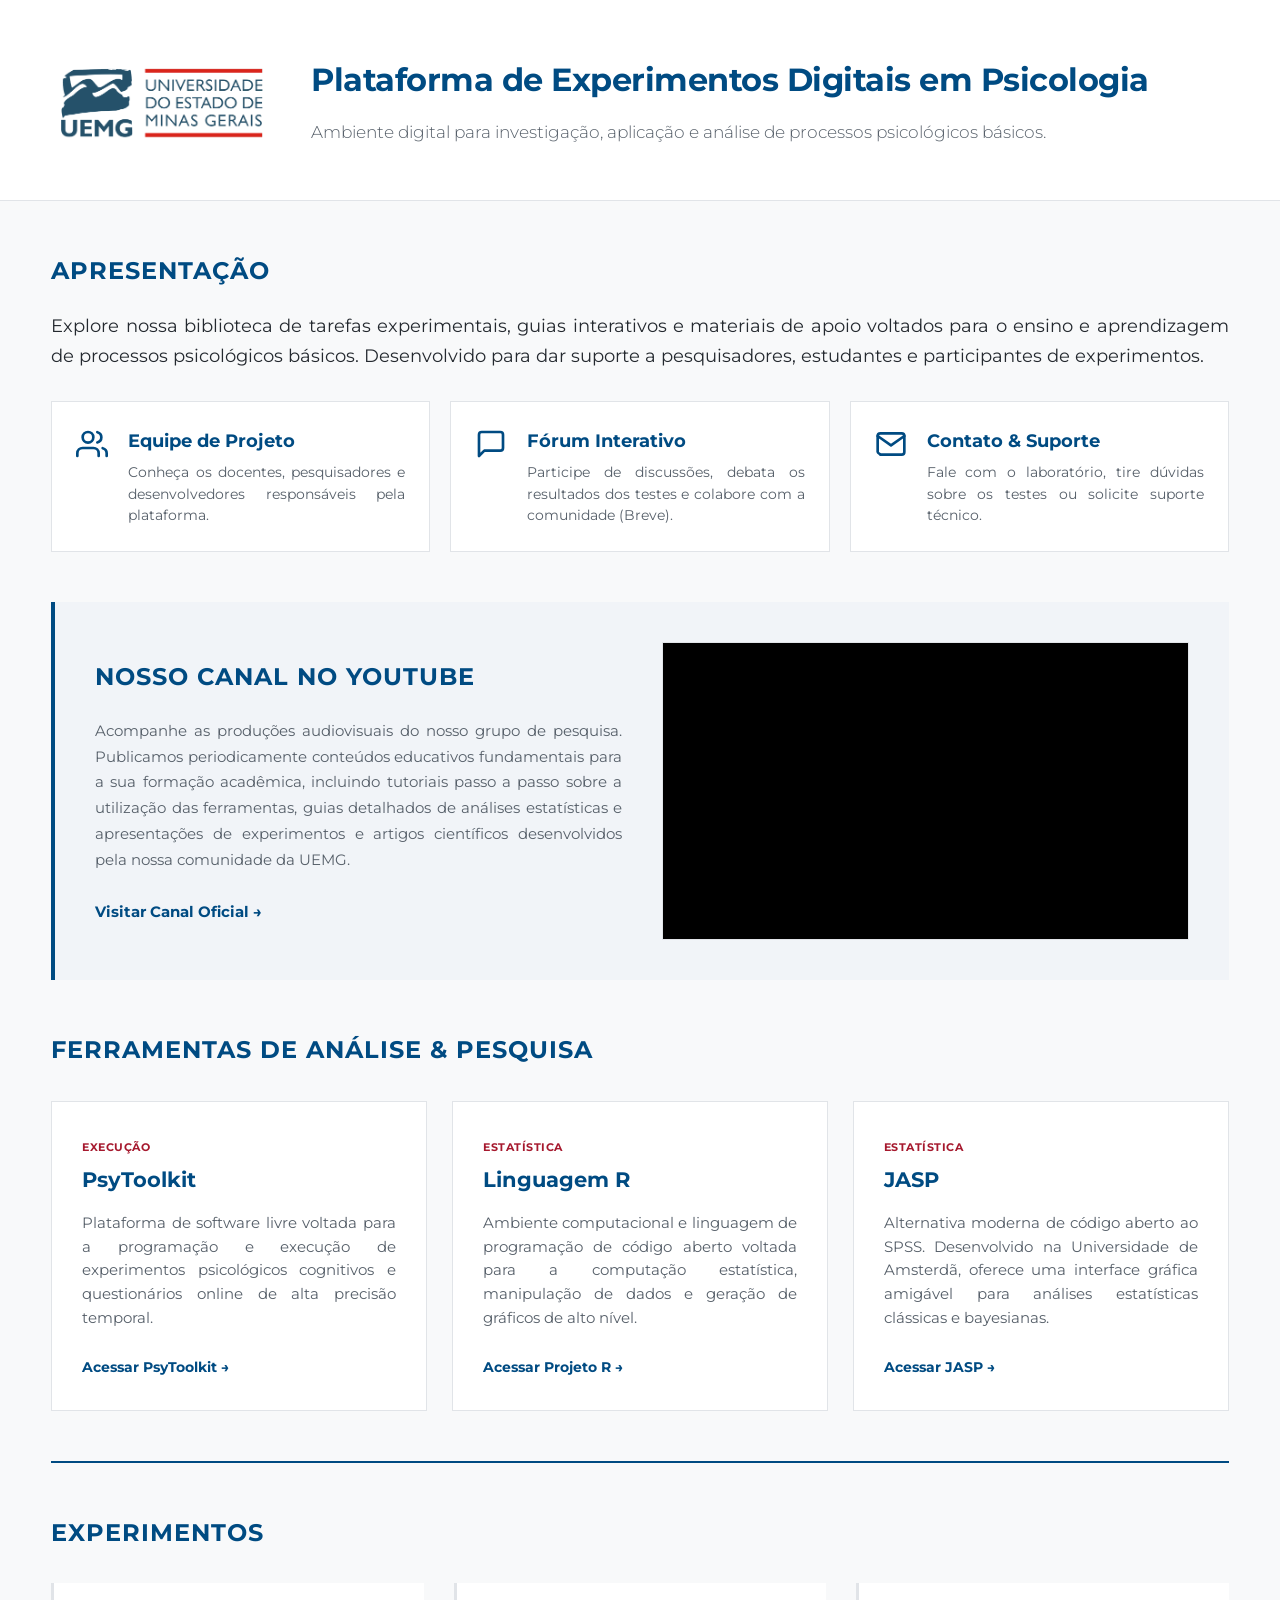
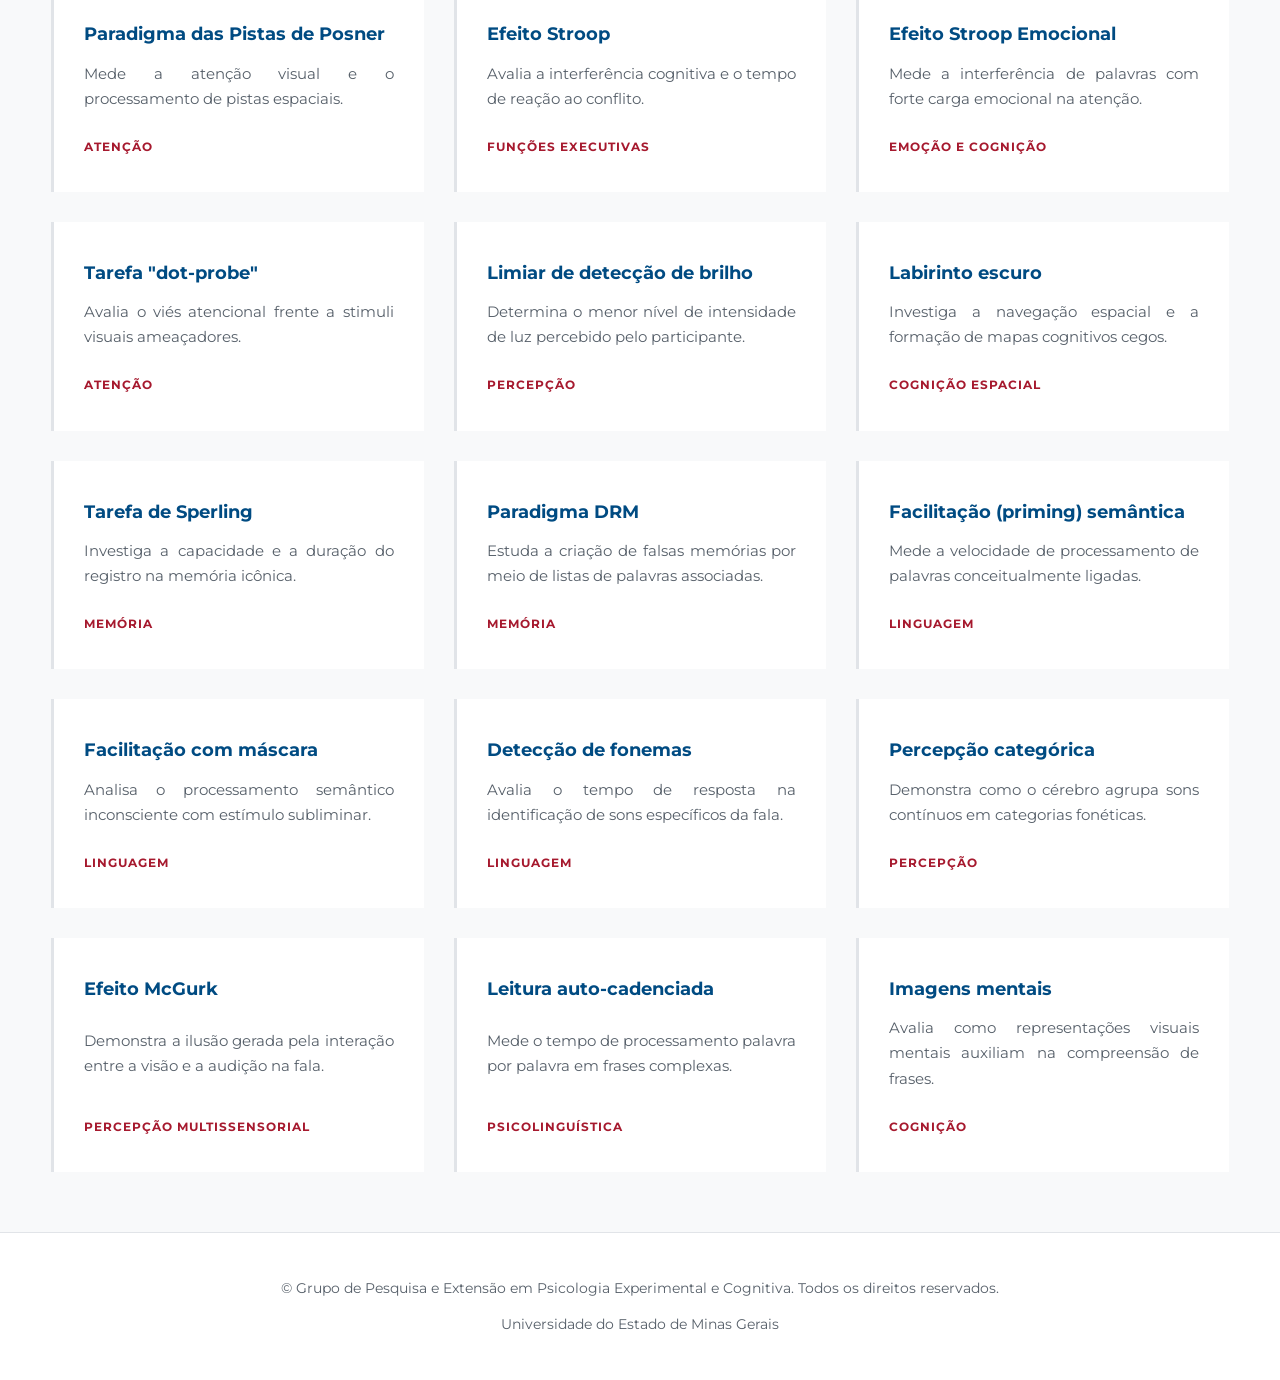
==== index.html @ 84b70a88 "Add files via upload" ====
<!DOCTYPE html>
<html lang="pt-BR">
<head>
    <meta charset="UTF-8" />
    <meta name="viewport" content="width=device-width, initial-scale=1.0" />
    <title>Plataforma de Experimentos Digitais em Psicologia</title>
    <link rel="stylesheet" href="style.css" />
</head>
<body>
    
    <header class="site-header">
        <div class="container header-grid">
            <div class="header-logo">
                <img src="logo_uemg.png" alt="Logo UEMG - Universidade do Estado de Minas Gerais" class="logo-universidade" />
            </div>
            <section class="hero-section">
                <h1>Plataforma de Experimentos Digitais em Psicologia</h1>
                <p class="hero-description">Ambiente digital para investigação, aplicação e análise de processos psicológicos básicos.</p>
            </section>
        </div>
    </header>

    <div class="container" id="secao-apresentacao">
        <section id="sobre" class="presentation-section">
            <h2 class="section-title">Apresentação</h2>
            <p>Explore nossa biblioteca de tarefas experimentais, guias interativos e materiais de apoio voltados para o ensino e aprendizagem de processos psicológicos básicos. Desenvolvido para dar suporte a pesquisadores, estudantes e participantes de experimentos.</p>
        </section>

        <section class="painel-institucional">
            <a href="#equipe" class="card-institucional" id="link-equipe">
                <div class="icon-wrapper">
                    <svg viewBox="0 0 24 24" fill="none" stroke="currentColor" stroke-width="2" stroke-linecap="round" stroke-linejoin="round">
                        <path d="M17 21v-2a4 4 0 0 0-4-4H5a4 4 0 0 0-4 4v2"></path>
                        <circle cx="9" cy="7" r="4"></circle>
                        <path d="M23 21v-2a4 4 0 0 0-3-3.87"></path>
                        <path d="M16 3.13a4 4 0 0 1 0 7.75"></path>
                    </svg>
                </div>
                <div class="card-content">
                    <h3>Equipe de Projeto</h3>
                    <p>Conheça os docentes, pesquisadores e desenvolvedores responsáveis pela plataforma.</p>
                </div>
            </a>

            <a href="#" class="card-institucional" id="link-forum" onclick="event.preventDefault(); alert('O Fórum Interativo está em fase de estruturação e será liberado em breve!');">
                <div class="icon-wrapper">
                    <svg viewBox="0 0 24 24" fill="none" stroke="currentColor" stroke-width="2" stroke-linecap="round" stroke-linejoin="round">
                        <path d="M21 15a2 2 0 0 1-2 2H7l-4 4V5a2 2 0 0 1 2-2h14a2 2 0 0 1 2 2z"></path>
                    </svg>
                </div>
                <div class="card-content">
                    <h3>Fórum Interativo</h3>
                    <p>Participe de discussões, debata os resultados dos testes e colabore com a comunidade (Breve).</p>
                </div>
            </a>

            <a href="#contato" class="card-institucional" id="link-contato">
                <div class="icon-wrapper">
                    <svg viewBox="0 0 24 24" fill="none" stroke="currentColor" stroke-width="2" stroke-linecap="round" stroke-linejoin="round">
                        <path d="M4 4h16c1.1 0 2 .9 2 2v12c0 1.1-.9 2-2 2H4c1.1 0-2-.9-2-2V6c0-1.1.9-2 2-2z"></path>
                        <polyline points="22,6 12,13 2,6"></polyline>
                    </svg>
                </div>
                <div class="card-content">
                    <h3>Contato & Suporte</h3>
                    <p>Fale com o laboratório, tire dúvidas sobre os testes ou solicite suporte técnico.</p>
                </div>
            </a>
        </section>

        <section id="destaque-youtube" class="youtube-highlight-section">
            <div class="youtube-grid">
                <div class="youtube-info">
                    <h2 class="section-title">Nosso Canal no YouTube</h2>
                    <p>Acompanhe as produções audiovisuais do nosso grupo de pesquisa. Publicamos periodicamente conteúdos educativos fundamentais para a sua formação acadêmica, incluindo tutoriais passo a passo sobre a utilização das ferramentas, guias detalhados de análises estatísticas e apresentações de experimentos e artigos científicos desenvolvidos pela nossa comunidade da UEMG.</p>
                    <a href="https://www.youtube.com/watch?v=H-7FsUDOrvE" target="_blank" class="main-youtube-link">Visitar Canal Oficial →</a>
                </div>
                <div class="youtube-video-side">
                    <div class="video-container">
                        <iframe 
                            src="https://www.youtube.com/embed/H-7FsUDOrvE" 
                            title="Matéria Institucional UEMG - Destaque do Canal" 
                            frameborder="0" 
                            allow="accelerometer; autoplay; clipboard-write; encrypted-media; gyroscope; picture-in-picture; web-share" 
                            allowfullscreen>
                        </iframe>
                    </div>
                </div>
            </div>
        </section>

        <section id="ferramentas" class="tools-section">
            <h2 class="section-title">Ferramentas de Análise & Pesquisa</h2>
            <div class="tools-grid">
                
                <div class="card-ferramenta">
                    <div class="tool-header">
                        <span class="tool-tag">Execução</span>
                        <h3>PsyToolkit</h3>
                    </div>
                    <p>Plataforma de software livre voltada para a programação e execução de experimentos psicológicos cognitivos e questionários online de alta precisão temporal.</p>
                    <a href="https://www.psytoolkit.org/" target="_blank" class="tool-link">Acessar PsyToolkit →</a>
                </div>

                <div class="card-ferramenta">
                    <div class="tool-header">
                        <span class="tool-tag">Estatística</span>
                        <h3>Linguagem R</h3>
                    </div>
                    <p>Ambiente computacional e linguagem de programação de código aberto voltada para a computação estatística, manipulação de dados e geração de gráficos de alto nível.</p>
                    <a href="https://www.r-project.org/" target="_blank" class="tool-link">Acessar Projeto R →</a>
                </div>

                <div class="card-ferramenta">
                    <div class="tool-header">
                        <span class="tool-tag">Estatística</span>
                        <h3>JASP</h3>
                    </div>
                    <p>Alternativa moderna de código aberto ao SPSS. Desenvolvido na Universidade de Amsterdã, oferece uma interface gráfica amigável para análises estatísticas clássicas e bayesianas.</p>
                    <a href="https://jasp-stats.org/" target="_blank" class="tool-link">Acessar JASP →</a>
                </div>

            </div>
        </section>
    </div>

    <main class="container" id="conteudo-principal">
        <h2 class="section-title">Experimentos</h2>
        <section class="features-section">
            
            <article data-experimento="posner">
                <h3>Paradigma das Pistas de Posner</h3>
                <p>Mede a atenção visual e o processamento de pistas espaciais.</p>
                <span class="badge">Atenção</span>
            </article>

            <article data-experimento="stroop">
                <h3>Efeito Stroop</h3>
                <p>Avalia a interferência cognitiva e o tempo de reação ao conflito.</p>
                <span class="badge">Funções Executivas</span>
            </article>

            <article data-experimento="stroop-emocional">
                <h3>Efeito Stroop Emocional</h3>
                <p>Mede a interferência de palavras com forte carga emocional na atenção.</p>
                <span class="badge">Emoção e Cognição</span>
            </article>

            <article data-experimento="dot-probe">
                <h3>Tarefa &quot;dot-probe&quot;</h3>
                <p>Avalia o viés atencional frente a stimuli visuais ameaçadores.</p>
                <span class="badge">Atenção</span>
            </article>

            <article data-experimento="brilho">
                <h3>Limiar de detecção de brilho</h3>
                <p>Determina o menor nível de intensidade de luz percebido pelo participante.</p>
                <span class="badge">Percepção</span>
            </article>

            <article data-experimento="labirinto">
                <h3>Labirinto escuro</h3>
                <p>Investiga a navegação espacial e a formação de mapas cognitivos cegos.</p>
                <span class="badge">Cognição Espacial</span>
            </article>

            <article data-experimento="sperling">
                <h3>Tarefa de Sperling</h3>
                <p>Investiga a capacidade e a duração do registro na memória icônica.</p>
                <span class="badge">Memória</span>
            </article>

            <article data-experimento="drm">
                <h3>Paradigma DRM</h3>
                <p>Estuda a criação de falsas memórias por meio de listas de palavras associadas.</p>
                <span class="badge">Memória</span>
            </article>

            <article data-experimento="priming-semantico">
                <h3>Facilitação (priming) semântica</h3>
                <p>Mede a velocidade de processamento de palavras conceitualmente ligadas.</p>
                <span class="badge">Linguagem</span>
            </article>

            <article data-experimento="priming-mascara">
                <h3>Facilitação com máscara</h3>
                <p>Analisa o processamento semântico inconsciente com estímulo subliminar.</p>
                <span class="badge">Linguagem</span>
            </article>

            <article data-experimento="fonemas">
                <h3>Detecção de fonemas</h3>
                <p>Avalia o tempo de resposta na identificação de sons específicos da fala.</p>
                <span class="badge">Linguagem</span>
            </article>

            <article data-experimento="percepcao-categorica">
                <h3>Percepção categórica</h3>
                <p>Demonstra como o cérebro agrupa sons contínuos em categorias fonéticas.</p>
                <span class="badge">Percepção</span>
            </article>

            <article data-experimento="mcgurk">
                <h3>Efeito McGurk</h3>
                <p>Demonstra a ilusão gerada pela interação entre a visão e a audição na fala.</p>
                <span class="badge">Percepção Multissensorial</span>
            </article>

            <article data-experimento="leitura-autocadenciada">
                <h3>Leitura auto-cadenciada</h3>
                <p>Mede o tempo de processamento palavra por palavra em frases complexas.</p>
                <span class="badge">Psicolinguística</span>
            </article>

            <article data-experimento="imagens-mentais">
                <h3>Imagens mentais</h3>
                <p>Avalia como representações visuais mentais auxiliam na compreensão de frases.</p>
                <span class="badge">Cognição</span>
            </article>
        </section>
    </main>

    <div id="container-experimento" class="container" style="display: none;"></div>

    <footer class="site-footer">
        <div class="container" style="padding: 0;">
            <p>© Grupo de Pesquisa e Extensão em Psicologia Experimental e Cognitiva. Todos os direitos reservados.</p>
            <p>Universidade do Estado de Minas Gerais</p>
        </div>
    </footer>

    <script src="script.js"></script>
</body>
</html>
---- style.css ----
/* ==========================================================================
   Importação de Tipografia Acadêmica/Minimalista
   ========================================================================== */
@import url('https://fonts.googleapis.com/css2?family=Montserrat:wght@300;400;500;700&display=swap');

/* ==========================================================================
   Configurações Gerais e Paleta Oficial UEMG (Design Escandinavo Amplo)
   ========================================================================== */
:root {
    --primary-color: #004b82;       /* Azul Oficial UEMG (Extraído da Logo) */
    --dark-color: #24292F;          /* Cinza Escuro de Alta Legibilidade */
    --light-bg: #F8F9FA;            /* Cinza Claro Neutro (Fundo da Página) */
    --card-bg: #ffffff;             /* Branco Puro para contraste */
    --border-color: #E1E4E8;        /* Linha sutil de separação */
    --accent-color: #a6192e;        /* Vermelho Oficial UEMG (Destaques e Hover) */
}

*, *::before, *::after {
    box-sizing: border-box;
}

body {
    font-family: 'Montserrat', sans-serif;
    margin: 0;
    padding: 0;
    background-color: var(--light-bg);
    color: var(--dark-color);
    line-height: 1.7;
    -webkit-font-smoothing: antialiased;
}

/* Container otimizado para se expandir proporcionalmente em Monitores Widescreen */
.container {
    width: 92%;
    max-width: 1400px;
    margin: 0 auto;
    padding: 0;
}

/* ==========================================================================
   Header e Seção Hero (Ajustado para Duas Colunas com Logotipo)
   ========================================================================== */
.site-header {
    background-color: var(--card-bg);
    border-bottom: 1px solid var(--border-color);
    padding: 40px 0;
}

.header-grid {
    display: flex;
    flex-direction: row;
    align-items: center;
    gap: 40px;
}

.header-logo {
    flex-shrink: 0;
}

.logo-universidade {
    max-width: 220px;
    height: auto;
    display: block;
}

.hero-section {
    flex-grow: 1;
}

.hero-section h1 {
    font-size: 2rem;
    font-weight: 700;
    color: var(--primary-color);
    margin: 0 0 10px 0;
    letter-spacing: -0.5px;
}

.hero-description {
    font-size: 1.05rem;
    color: #57606A;
    font-weight: 300;
    margin: 0;
}

@media (max-width: 768px) {
    .header-grid {
        flex-direction: column;
        text-align: center;
        gap: 20px;
    }
    .logo-universidade {
        max-width: 180px;
        margin: 0 auto;
    }
}

/* ==========================================================================
   Seção de Apresentação
   ========================================================================== */
.presentation-section {
    background: transparent;
    padding: 50px 0 30px 0; /* Espaçamento harmônico para abraçar a grade de cards */
    margin: 0;
}

.presentation-section p {
    font-size: 1.1rem;
    color: var(--dark-color);
    font-weight: 400;
    margin: 20px 0 0 0;
    text-align: justify; /* Texto Justificado */
}

.section-title {
    color: var(--primary-color);
    margin: 0;
    font-size: 1.5rem;
    font-weight: 700;
    text-transform: uppercase;
    letter-spacing: 1px;
}

/* ==========================================================================
   Painel de Informações Institucionais (Três Cards Editoriais Simétricos)
   ========================================================================== */
.painel-institucional {
    display: grid;
    grid-template-columns: repeat(auto-fit, minmax(320px, 1fr)); /* Ajustado para preenchimento de 3 itens */
    gap: 20px;
    padding: 0;
    margin: 0 0 50px 0; /* Exatos 50px de separação para a seção abaixo */
}

.card-institucional {
    background-color: var(--card-bg);
    border: 1px solid var(--border-color);
    padding: 24px;
    display: flex;
    align-items: flex-start;
    gap: 20px;
    text-decoration: none;
    color: inherit;
    transition: all 0.2s ease-in-out;
}

.card-institucional:hover {
    border-color: var(--primary-color);
    background-color: #F6F8FA;
    transform: translateY(-2px);
}

.card-institucional .icon-wrapper {
    color: var(--primary-color);
    width: 32px;
    height: 32px;
    flex-shrink: 0;
    margin-top: 2px;
    transition: color 0.2s ease;
}

.card-institucional .icon-wrapper svg {
    width: 100%;
    height: 100%;
}

.card-institucional:hover .icon-wrapper {
    color: var(--accent-color);
}

.card-content h3 {
    margin: 0 0 6px 0;
    color: var(--primary-color);
    font-size: 1.1rem;
    font-weight: 700;
}

.card-content p {
    margin: 0;
    color: #57606A;
    font-size: 0.9rem;
    line-height: 1.5;
    text-align: justify; /* Texto Justificado */
}

/* ==========================================================================
   Seção: Destaque Especial do Canal do YouTube
   ========================================================================== */
.youtube-highlight-section {
    background-color: #F1F4F8; /* Isolamento sutil de plano de fundo */
    border-left: 4px solid var(--primary-color); /* Indicador visual institucional */
    padding: 40px;
    margin: 0 0 50px 0; /* Exatos 50px de respiro na base */
}

.youtube-grid {
    display: grid;
    grid-template-columns: 1fr 1fr;
    gap: 40px;
    align-items: center;
}

.youtube-info p {
    font-size: 0.95rem;
    color: #57606A;
    margin: 20px 0 25px 0;
    text-align: justify; /* Texto Justificado */
}

.main-youtube-link {
    font-size: 0.95rem;
    font-weight: 700;
    color: var(--primary-color);
    text-decoration: none;
    transition: color 0.2s ease;
    display: inline-block;
}

.main-youtube-link:hover {
    color: var(--accent-color);
}

/* Contêiner de vídeo fixado na proporção de cinema de 600px de largura máxima */
.youtube-video-side .video-container {
    position: relative;
    width: 100%;
    max-width: 600px; /* Reduzido em 25% para maior refino visual */
    margin: 0 auto;
    padding-bottom: 56.25%; /* Proporção widescreen 16:9 limpa */
    height: 0;
    overflow: hidden;
    background-color: #000;
    border: 1px solid var(--border-color);
}

.youtube-video-side .video-container iframe {
    position: absolute;
    top: 0;
    left: 0;
    width: 100%;
    height: 100%;
    border: 0;
}

@media (max-width: 992px) {
    .youtube-grid {
        grid-template-columns: 1fr; /* Responsividade para tablets e celulares */
        gap: 30px;
    }
    .youtube-highlight-section {
        padding: 30px 20px;
    }
}

/* ==========================================================================
   Seção: Ferramentas de Análise & Pesquisa (Intermediária)
   ========================================================================== */
.tools-section {
    background: transparent;
    padding: 0 0 50px 0; 
    border-bottom: 2px solid var(--primary-color);
    margin: 0;
}

.tools-grid {
    display: grid;
    grid-template-columns: repeat(auto-fit, minmax(320px, 1fr));
    gap: 25px;
    padding-top: 30px;
}

.card-ferramenta {
    background-color: var(--card-bg);
    border: 1px solid var(--border-color);
    padding: 30px;
    display: flex;
    flex-direction: column;
    justify-content: space-between;
}

.tool-header {
    margin-bottom: 15px;
}

.tool-tag {
    font-size: 0.7rem;
    text-transform: uppercase;
    font-weight: 700;
    letter-spacing: 0.5px;
    color: var(--accent-color);
    display: inline-block;
    margin-bottom: 5px;
}

.card-ferramenta h3 {
    margin: 0;
    color: var(--primary-color);
    font-size: 1.3rem;
    font-weight: 700;
}

.card-ferramenta p {
    margin: 0 0 25px 0;
    color: #57606A;
    font-size: 0.92rem;
    line-height: 1.6;
    text-align: justify; /* Texto Justificado */
}

.tool-link {
    font-size: 0.9rem;
    font-weight: 700;
    color: var(--primary-color);
    text-decoration: none;
    align-self: flex-start;
    transition: color 0.2s ease;
}

.tool-link:hover {
    color: var(--accent-color);
}

#conteudo-principal .section-title {
    padding-top: 50px;
}

/* ==========================================================================
   Grid de Experimentos
   ========================================================================== */
.features-section {
    display: grid;
    grid-template-columns: repeat(auto-fit, minmax(300px, 1fr));
    gap: 30px;
    padding: 30px 0 60px 0;
    margin: 0;
}

.features-section article {
    background: var(--card-bg);
    padding: 35px 30px;
    border-radius: 0px;
    border: none;
    border-left: 3px solid var(--border-color);
    box-shadow: none;
    display: flex;
    flex-direction: column;
    justify-content: space-between;
    cursor: pointer;
    transition: border-left-color 0.2s ease, background-color 0.2s ease;
}

.features-section article:hover {
    border-left-color: var(--primary-color);
    background-color: #F6F8FA;
}

.features-section h3 {
    margin: 0 0 12px 0;
    color: var(--primary-color);
    font-size: 1.15rem;
    font-weight: 700;
}

.features-section p {
    margin: 0 0 25px 0;
    color: #57606A;
    font-size: 0.92rem;
    font-weight: 400;
    text-align: justify; /* Texto Justificado */
}

/* ==========================================================================
   Etiquetas (Badges) e Elementos de Interação
   ========================================================================== */
.badge {
    background-color: transparent;
    color: var(--accent-color);
    padding: 0;
    font-size: 0.75rem;
    font-weight: 700;
    text-transform: uppercase;
    letter-spacing: 1px;
    border-radius: 0;
    align-self: flex-start;
}

.secondary-button {
    background-color: transparent;
    color: var(--primary-color);
    border: 1px solid var(--primary-color);
    padding: 10px 20px;
    font-family: 'Montserrat', sans-serif;
    font-size: 0.9rem;
    font-weight: 500;
    border-radius: 0px;
    cursor: pointer;
    transition: all 0.2s ease;
}

.secondary-button:hover {
    background-color: var(--primary-color);
    color: white;
    border-color: var(--primary-color);
}

/* ==========================================================================
   Rodapé Institucional
   ========================================================================== */
.site-footer {
    border-top: 1px solid var(--border-color);
    background-color: var(--card-bg);
    padding: 30px 0;
    font-size: 0.85rem;
    color: #57606A;
    text-align: center;
}
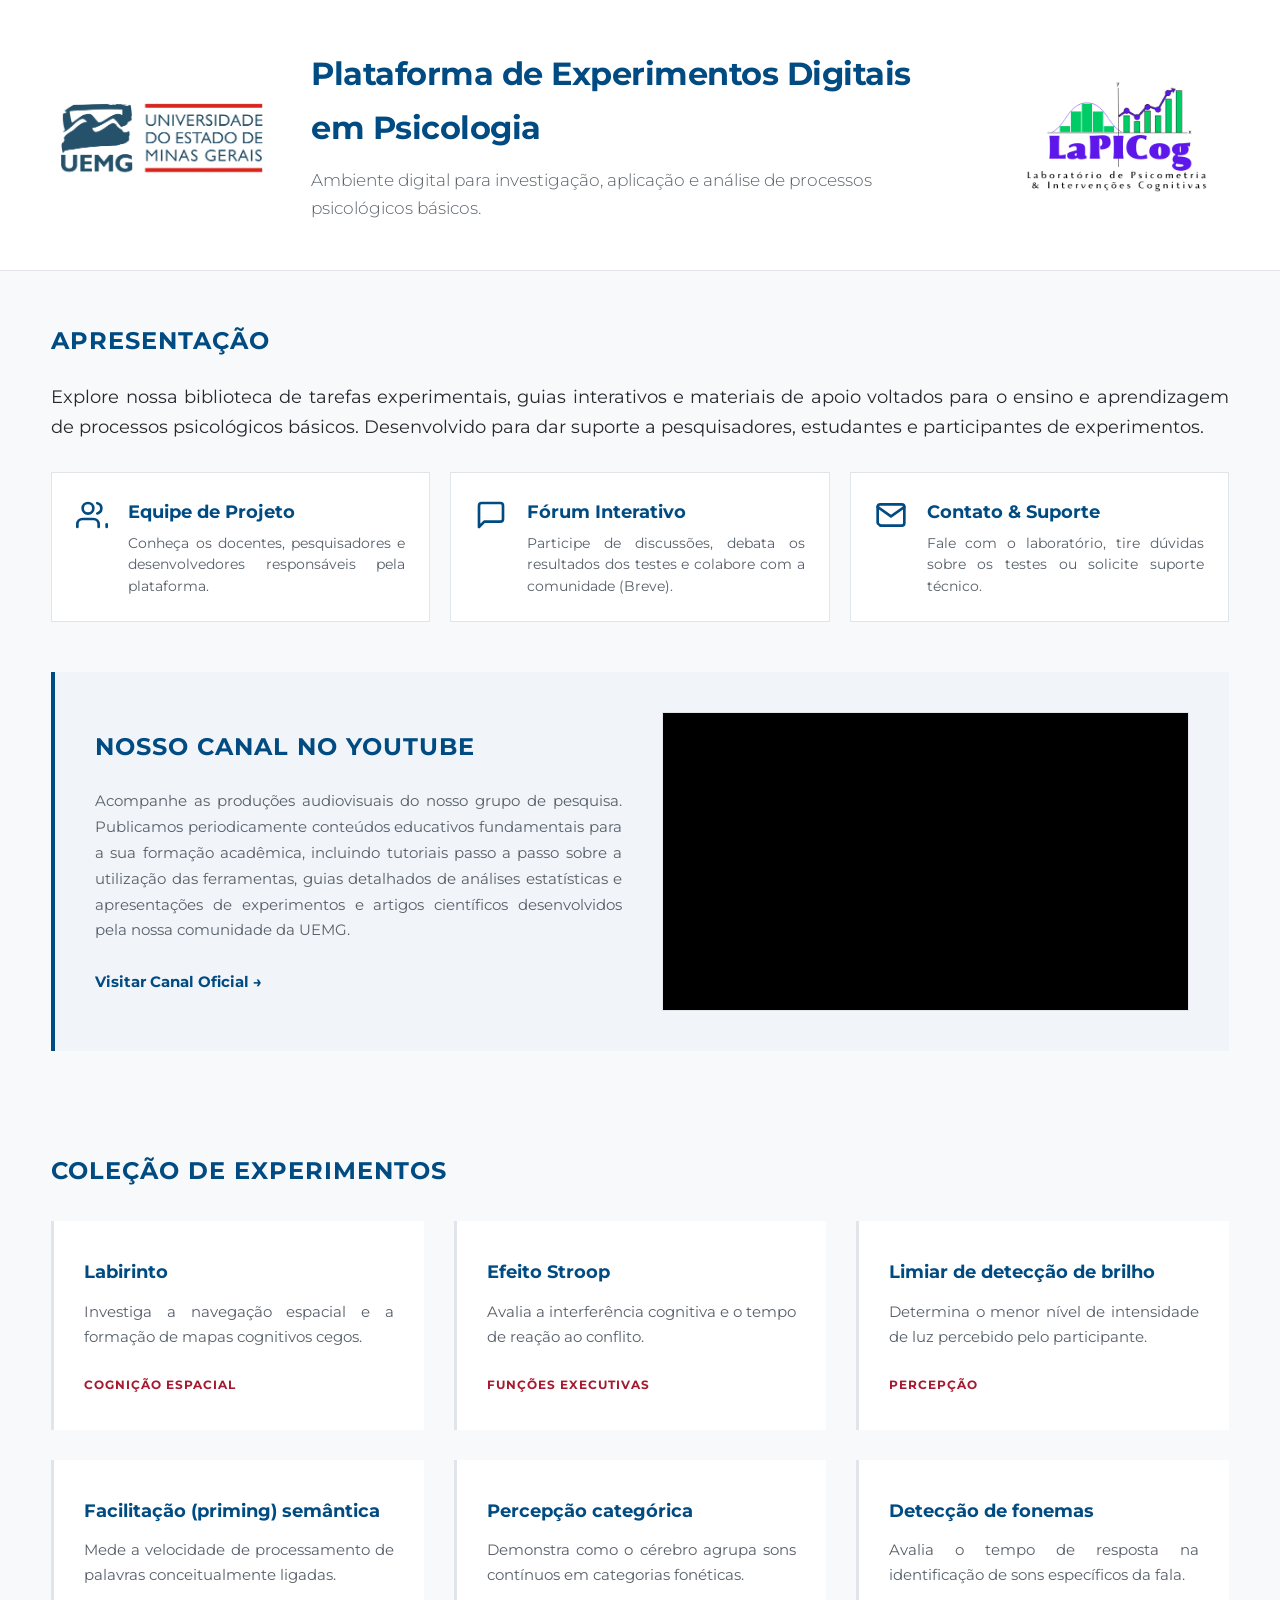
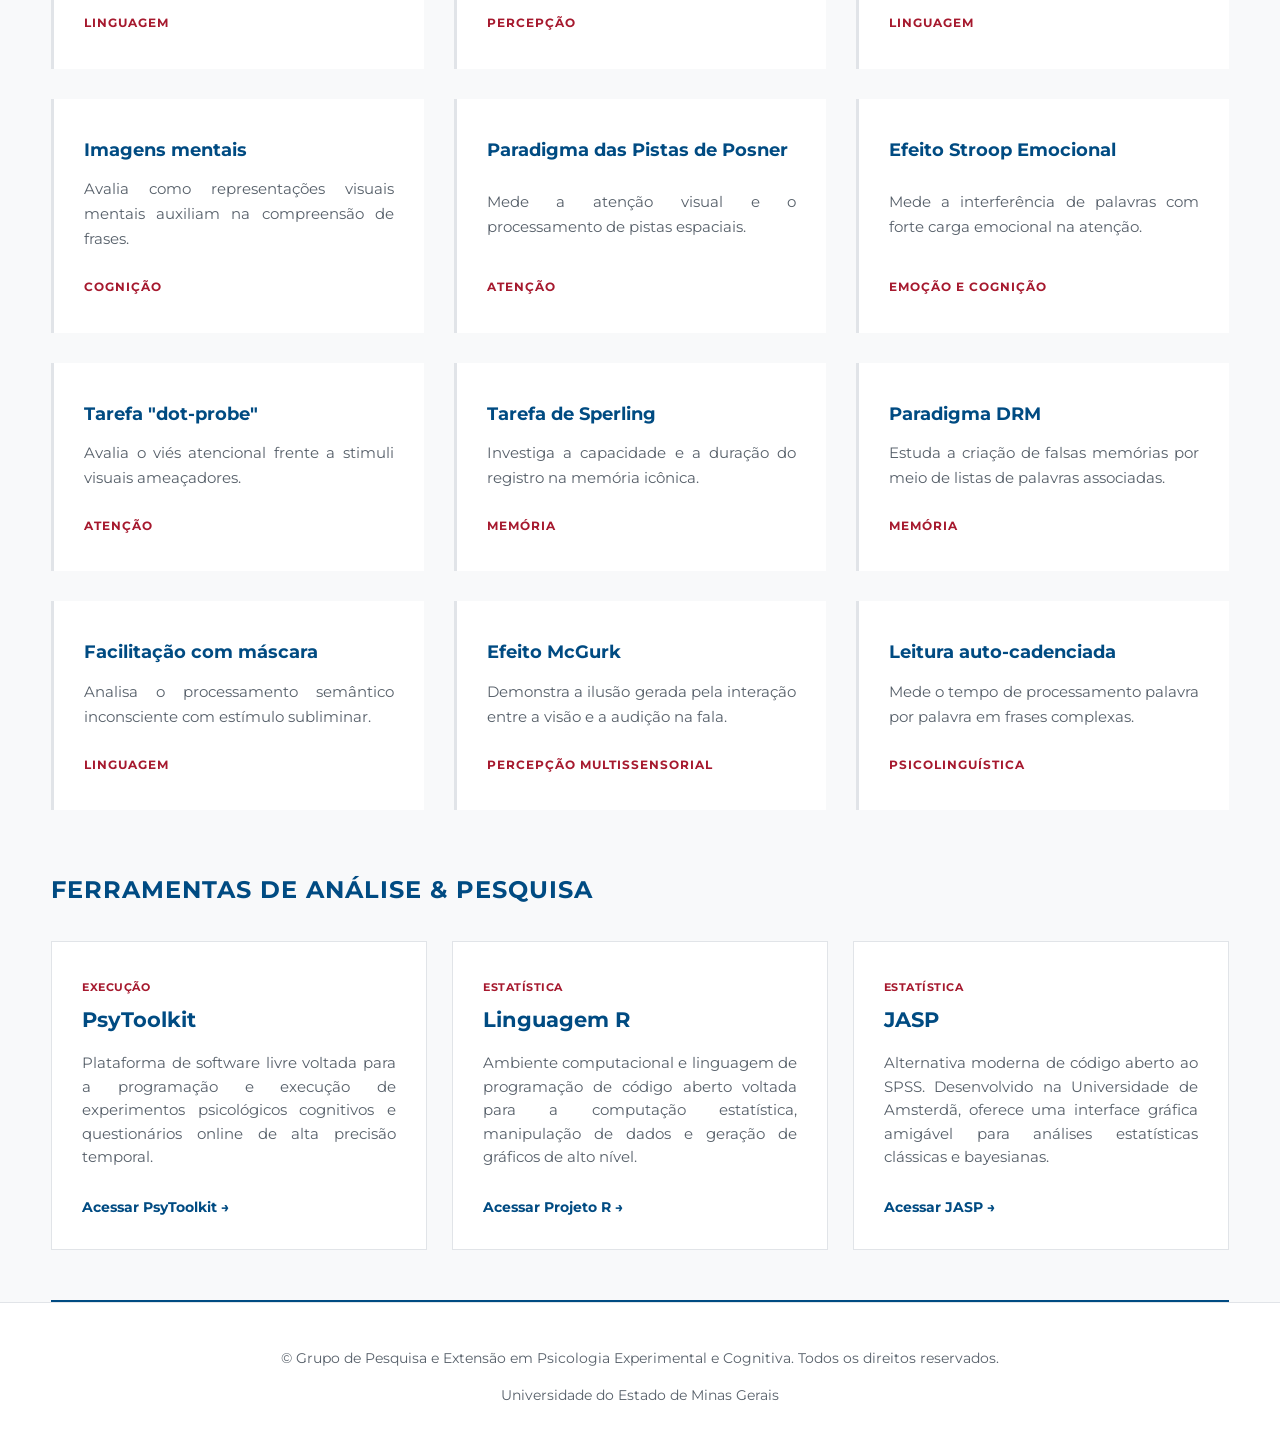
==== commit eb510a77: "Add files via upload" ====
--- a/index.html
+++ b/index.html
@@ -11,12 +11,15 @@
     <header class="site-header">
         <div class="container header-grid">
             <div class="header-logo">
-                <img src="logo_uemg.png" alt="Logo UEMG - Universidade do Estado de Minas Gerais" class="logo-universidade" />
+                <img src="Imagens/logo_uemg.png" alt="Logo UEMG - Universidade do Estado de Minas Gerais" class="logo-universidade" />
             </div>
             <section class="hero-section">
                 <h1>Plataforma de Experimentos Digitais em Psicologia</h1>
                 <p class="hero-description">Ambiente digital para investigação, aplicação e análise de processos psicológicos básicos.</p>
             </section>
+            <div class="header-logo-right">
+                <img src="Imagens/Logo LAPICOG 2.png" alt="Logo LAPICOG - Laboratório de Psicometria e Intervenções Cognitivas" class="logo-universidade" />
+            </div>
         </div>
     </header>
 
@@ -27,12 +30,12 @@
         </section>
 
         <section class="painel-institucional">
-            <a href="#equipe" class="card-institucional" id="link-equipe">
+            <a href="#container-experimento" class="card-institucional" id="link-equipe">
                 <div class="icon-wrapper">
                     <svg viewBox="0 0 24 24" fill="none" stroke="currentColor" stroke-width="2" stroke-linecap="round" stroke-linejoin="round">
                         <path d="M17 21v-2a4 4 0 0 0-4-4H5a4 4 0 0 0-4 4v2"></path>
                         <circle cx="9" cy="7" r="4"></circle>
-                        <path d="M23 21v-2a4 4 0 0 0-3-3.87"></path>
+                        <path d="M23 21v-2a4 4 0 0-3-3.87"></path>
                         <path d="M16 3.13a4 4 0 0 1 0 7.75"></path>
                     </svg>
                 </div>
@@ -88,7 +91,107 @@
                 </div>
             </div>
         </section>
-
+    </div>
+
+    <main class="container" id="conteudo-principal">
+        <h2 class="section-title">Coleção de Experimentos</h2>
+        <section class="features-section">
+            
+            <a href="./labirinto" style="text-decoration: none; color: inherit;">
+                <article data-experimento="labirinto">
+                    <h3>Labirinto</h3>
+                    <p>Investiga a navegação espacial e a formação de mapas cognitivos cegos.</p>
+                    <span class="badge">Cognição Espacial</span>
+                </article>
+            </a>
+
+            <article data-experimento="stroop">
+                <h3>Efeito Stroop</h3>
+                <p>Avalia a interferência cognitiva e o tempo de reação ao conflito.</p>
+                <span class="badge">Funções Executivas</span>
+            </article>
+
+            <article data-experimento="brilho">
+                <h3>Limiar de detecção de brilho</h3>
+                <p>Determina o menor nível de intensidade de luz percebido pelo participante.</p>
+                <span class="badge">Percepção</span>
+            </article>
+
+            <article data-experimento="priming-semantico">
+                <h3>Facilitação (priming) semântica</h3>
+                <p>Mede a velocidade de processamento de palavras conceitualmente ligadas.</p>
+                <span class="badge">Linguagem</span>
+            </article>
+
+            <article data-experimento="percepcao-categorica">
+                <h3>Percepção categórica</h3>
+                <p>Demonstra como o cérebro agrupa sons contínuos em categorias fonéticas.</p>
+                <span class="badge">Percepção</span>
+            </article>
+
+            <article data-experimento="fonemas">
+                <h3>Detecção de fonemas</h3>
+                <p>Avalia o tempo de resposta na identificação de sons específicos da fala.</p>
+                <span class="badge">Linguagem</span>
+            </article>
+
+            <article data-experimento="imagens-mentais">
+                <h3>Imagens mentais</h3>
+                <p>Avalia como representações visuais mentais auxiliam na compreensão de frases.</p>
+                <span class="badge">Cognição</span>
+            </article>
+
+            <article data-experimento="posner">
+                <h3>Paradigma das Pistas de Posner</h3>
+                <p>Mede a atenção visual e o processamento de pistas espaciais.</p>
+                <span class="badge">Atenção</span>
+            </article>
+
+            <article data-experimento="stroop-emocional">
+                <h3>Efeito Stroop Emocional</h3>
+                <p>Mede a interferência de palavras com forte carga emocional na atenção.</p>
+                <span class="badge">Emoção e Cognição</span>
+            </article>
+
+            <article data-experimento="dot-probe">
+                <h3>Tarefa "dot-probe"</h3>
+                <p>Avalia o viés atencional frente a stimuli visuais ameaçadores.</p>
+                <span class="badge">Atenção</span>
+            </article>
+
+            <article data-experimento="sperling">
+                <h3>Tarefa de Sperling</h3>
+                <p>Investiga a capacidade e a duração do registro na memória icônica.</p>
+                <span class="badge">Memória</span>
+            </article>
+
+            <article data-experimento="drm">
+                <h3>Paradigma DRM</h3>
+                <p>Estuda a criação de falsas memórias por meio de listas de palavras associadas.</p>
+                <span class="badge">Memória</span>
+            </article>
+
+            <article data-experimento="priming-mascara">
+                <h3>Facilitação com máscara</h3>
+                <p>Analisa o processamento semântico inconsciente com estímulo subliminar.</p>
+                <span class="badge">Linguagem</span>
+            </article>
+
+            <article data-experimento="mcgurk">
+                <h3>Efeito McGurk</h3>
+                <p>Demonstra a ilusão gerada pela interação entre a visão e a audição na fala.</p>
+                <span class="badge">Percepção Multissensorial</span>
+            </article>
+
+            <article data-experimento="leitura-autocadenciada">
+                <h3>Leitura auto-cadenciada</h3>
+                <p>Mede o tempo de processamento palavra por palavra em frases complexas.</p>
+                <span class="badge">Psicolinguística</span>
+            </article>
+        </section>
+    </main>
+
+    <div class="container" id="secao-ferramentas-container">
         <section id="ferramentas" class="tools-section">
             <h2 class="section-title">Ferramentas de Análise & Pesquisa</h2>
             <div class="tools-grid">
@@ -124,102 +227,6 @@
         </section>
     </div>
 
-    <main class="container" id="conteudo-principal">
-        <h2 class="section-title">Experimentos</h2>
-        <section class="features-section">
-            
-            <article data-experimento="posner">
-                <h3>Paradigma das Pistas de Posner</h3>
-                <p>Mede a atenção visual e o processamento de pistas espaciais.</p>
-                <span class="badge">Atenção</span>
-            </article>
-
-            <article data-experimento="stroop">
-                <h3>Efeito Stroop</h3>
-                <p>Avalia a interferência cognitiva e o tempo de reação ao conflito.</p>
-                <span class="badge">Funções Executivas</span>
-            </article>
-
-            <article data-experimento="stroop-emocional">
-                <h3>Efeito Stroop Emocional</h3>
-                <p>Mede a interferência de palavras com forte carga emocional na atenção.</p>
-                <span class="badge">Emoção e Cognição</span>
-            </article>
-
-            <article data-experimento="dot-probe">
-                <h3>Tarefa &quot;dot-probe&quot;</h3>
-                <p>Avalia o viés atencional frente a stimuli visuais ameaçadores.</p>
-                <span class="badge">Atenção</span>
-            </article>
-
-            <article data-experimento="brilho">
-                <h3>Limiar de detecção de brilho</h3>
-                <p>Determina o menor nível de intensidade de luz percebido pelo participante.</p>
-                <span class="badge">Percepção</span>
-            </article>
-
-            <article data-experimento="labirinto">
-                <h3>Labirinto escuro</h3>
-                <p>Investiga a navegação espacial e a formação de mapas cognitivos cegos.</p>
-                <span class="badge">Cognição Espacial</span>
-            </article>
-
-            <article data-experimento="sperling">
-                <h3>Tarefa de Sperling</h3>
-                <p>Investiga a capacidade e a duração do registro na memória icônica.</p>
-                <span class="badge">Memória</span>
-            </article>
-
-            <article data-experimento="drm">
-                <h3>Paradigma DRM</h3>
-                <p>Estuda a criação de falsas memórias por meio de listas de palavras associadas.</p>
-                <span class="badge">Memória</span>
-            </article>
-
-            <article data-experimento="priming-semantico">
-                <h3>Facilitação (priming) semântica</h3>
-                <p>Mede a velocidade de processamento de palavras conceitualmente ligadas.</p>
-                <span class="badge">Linguagem</span>
-            </article>
-
-            <article data-experimento="priming-mascara">
-                <h3>Facilitação com máscara</h3>
-                <p>Analisa o processamento semântico inconsciente com estímulo subliminar.</p>
-                <span class="badge">Linguagem</span>
-            </article>
-
-            <article data-experimento="fonemas">
-                <h3>Detecção de fonemas</h3>
-                <p>Avalia o tempo de resposta na identificação de sons específicos da fala.</p>
-                <span class="badge">Linguagem</span>
-            </article>
-
-            <article data-experimento="percepcao-categorica">
-                <h3>Percepção categórica</h3>
-                <p>Demonstra como o cérebro agrupa sons contínuos em categorias fonéticas.</p>
-                <span class="badge">Percepção</span>
-            </article>
-
-            <article data-experimento="mcgurk">
-                <h3>Efeito McGurk</h3>
-                <p>Demonstra a ilusão gerada pela interação entre a visão e a audição na fala.</p>
-                <span class="badge">Percepção Multissensorial</span>
-            </article>
-
-            <article data-experimento="leitura-autocadenciada">
-                <h3>Leitura auto-cadenciada</h3>
-                <p>Mede o tempo de processamento palavra por palavra em frases complexas.</p>
-                <span class="badge">Psicolinguística</span>
-            </article>
-
-            <article data-experimento="imagens-mentais">
-                <h3>Imagens mentais</h3>
-                <p>Avalia como representações visuais mentais auxiliam na compreensão de frases.</p>
-                <span class="badge">Cognição</span>
-            </article>
-        </section>
-    </main>
-
     <div id="container-experimento" class="container" style="display: none;"></div>
 
     <footer class="site-footer">
--- a/style.css
+++ b/style.css
@@ -38,23 +38,35 @@
 }
 
 /* ==========================================================================
-   Header e Seção Hero (Ajustado para Duas Colunas com Logotipo)
+   Header e Seção Hero (Comprimento e Altura Originais Mantidos)
    ========================================================================== */
 .site-header {
     background-color: var(--card-bg);
     border-bottom: 1px solid var(--border-color);
-    padding: 40px 0;
+    padding: 25px 0; /* Ajustado para restaurar a altura compacta original */
 }
 
 .header-grid {
     display: flex;
     flex-direction: row;
+    align-items: center; /* Alinhamento central exato entre imagens e textos */
+    justify-content: space-between;
+    gap: 40px;
+}
+
+.header-logo,
+.header-logo-right {
+    flex: 0 0 auto; /* Impede a expansão vertical desnecessária */
+    display: flex;
     align-items: center;
-    gap: 40px;
 }
 
 .header-logo {
-    flex-shrink: 0;
+    justify-content: flex-start;
+}
+
+.header-logo-right {
+    justify-content: flex-end;
 }
 
 .logo-universidade {
@@ -64,7 +76,7 @@
 }
 
 .hero-section {
-    flex-grow: 1;
+    flex: 1; /* Ocupa suavemente o centro entre as logos */
 }
 
 .hero-section h1 {
@@ -87,6 +99,10 @@
         flex-direction: column;
         text-align: center;
         gap: 20px;
+    }
+    .header-logo,
+    .header-logo-right {
+        justify-content: center;
     }
     .logo-universidade {
         max-width: 180px;
@@ -412,4 +428,82 @@
     font-size: 0.85rem;
     color: #57606A;
     text-align: center;
+}
+
+/* ==========================================================================
+   ESTILO DA SEÇÃO DINÂMICA DA EQUIPE DE PROJETO (Isolado e Harmonizado)
+   ========================================================================== */
+.membros-grid {
+    display: flex;
+    flex-direction: column;
+    gap: 30px;
+    padding-top: 30px;
+}
+
+.membro-card {
+    background-color: var(--card-bg);
+    border: 1px solid var(--border-color);
+    border-left: 3px solid var(--border-color);
+    padding: 30px;
+    display: flex;
+    flex-direction: row;
+    align-items: flex-start;
+    gap: 25px;
+}
+
+/* Regra de hover removida do .membro-card para manter o fundo e borda estáticos */
+
+.membro-foto-wrapper {
+    flex-shrink: 0;
+}
+
+.membro-foto {
+    width: 140px;            /* Largura padronizada */
+    height: 185px;           /* Altura retangular proporcional */
+    border-radius: 12px;     /* Cantos suavemente arredondados */
+    object-fit: cover;       /* Preenche a área retangular mantendo a proporção */
+    object-position: center top; /* Garante o enquadramento adequado do rosto */
+    border: 1px solid var(--border-color);
+    background-color: var(--light-bg);
+    display: block;
+}
+
+.membro-info {
+    flex-grow: 1;
+}
+
+.membro-info h3 {
+    margin: 0 0 5px 0;
+    color: var(--primary-color);
+    font-size: 1.2rem;
+    font-weight: 700;
+}
+
+.membro-cargo {
+    display: inline-block;
+    font-size: 0.8rem;
+    font-weight: 700;
+    color: var(--accent-color);
+    text-transform: uppercase;
+    letter-spacing: 0.5px;
+    margin-bottom: 12px;
+}
+
+.membro-info p {
+    font-size: 0.92rem;
+    color: #57606A;
+    line-height: 1.6;
+    margin: 0 0 15px 0;
+    text-align: justify;
+}
+
+@media (max-width: 768px) {
+    .membro-card {
+        flex-direction: column;
+        align-items: center;
+        text-align: center;
+    }
+    .membro-info p {
+        text-align: center;
+    }
 }
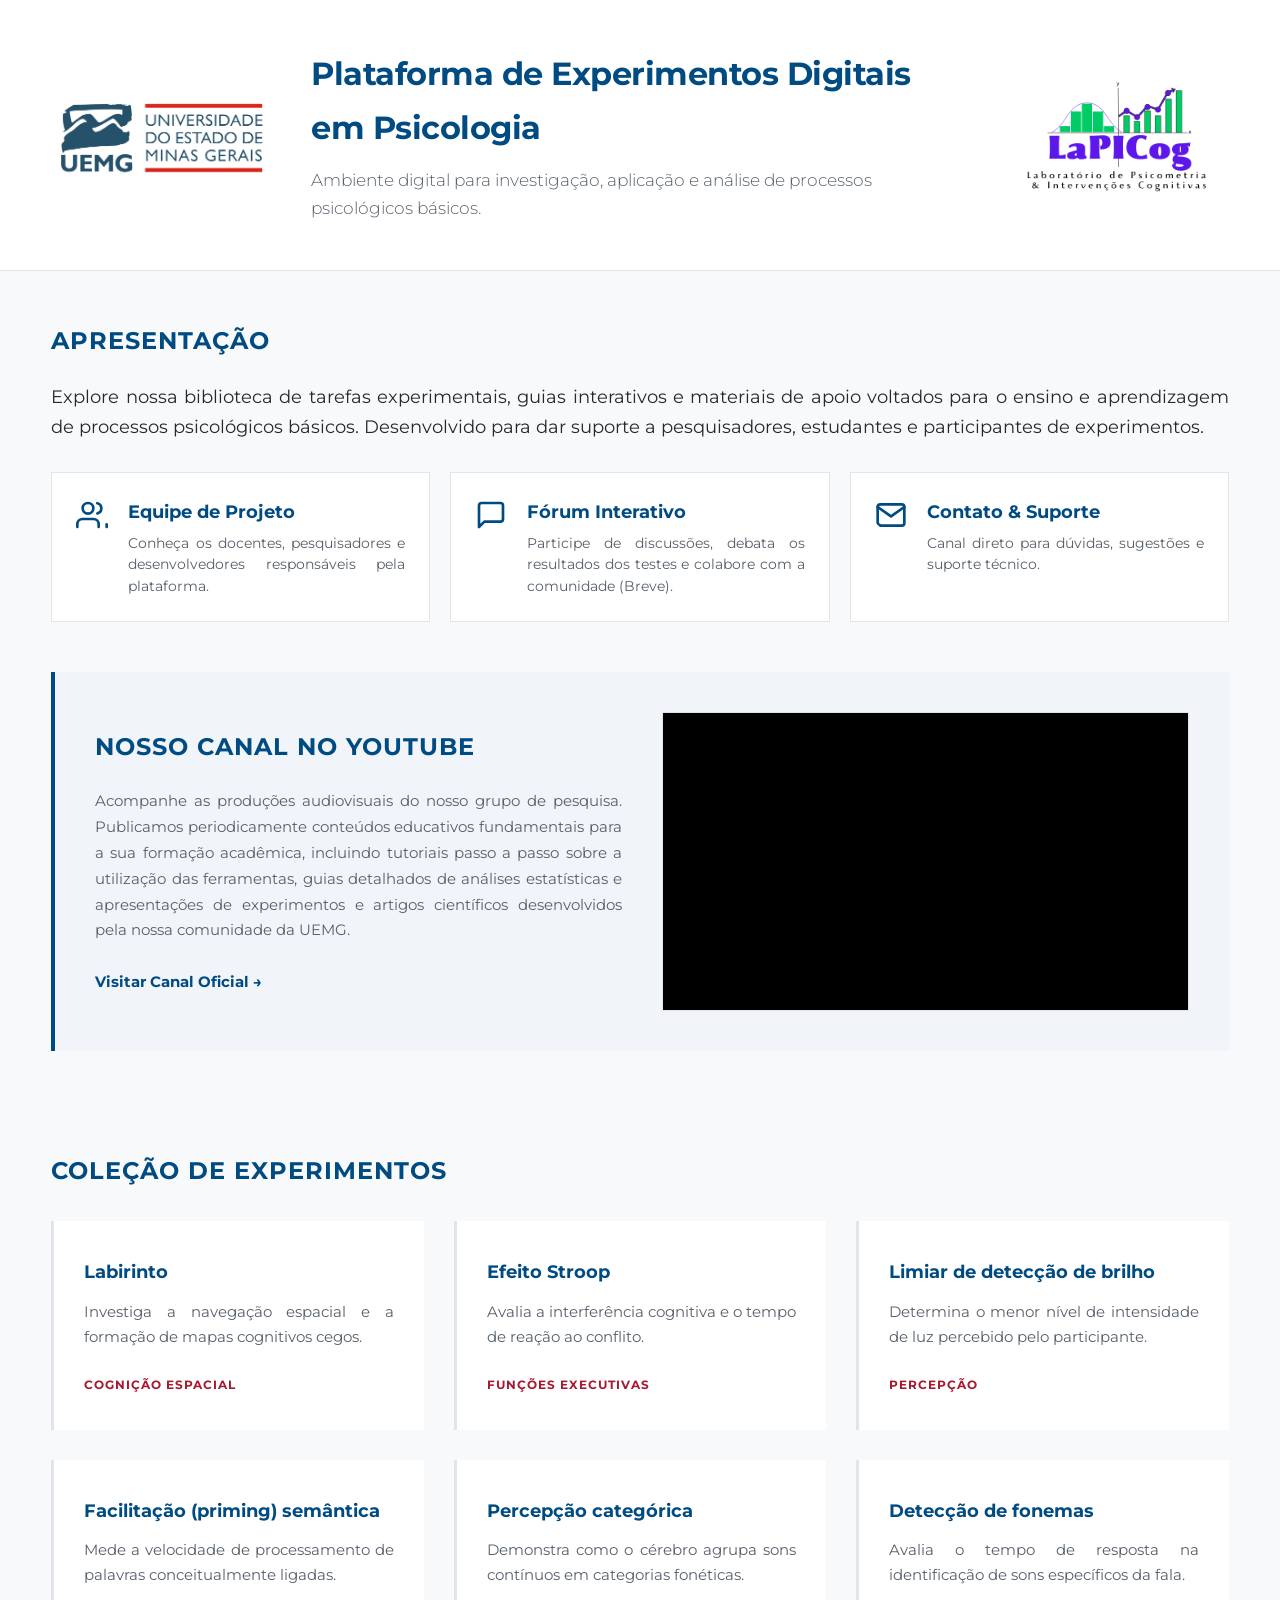
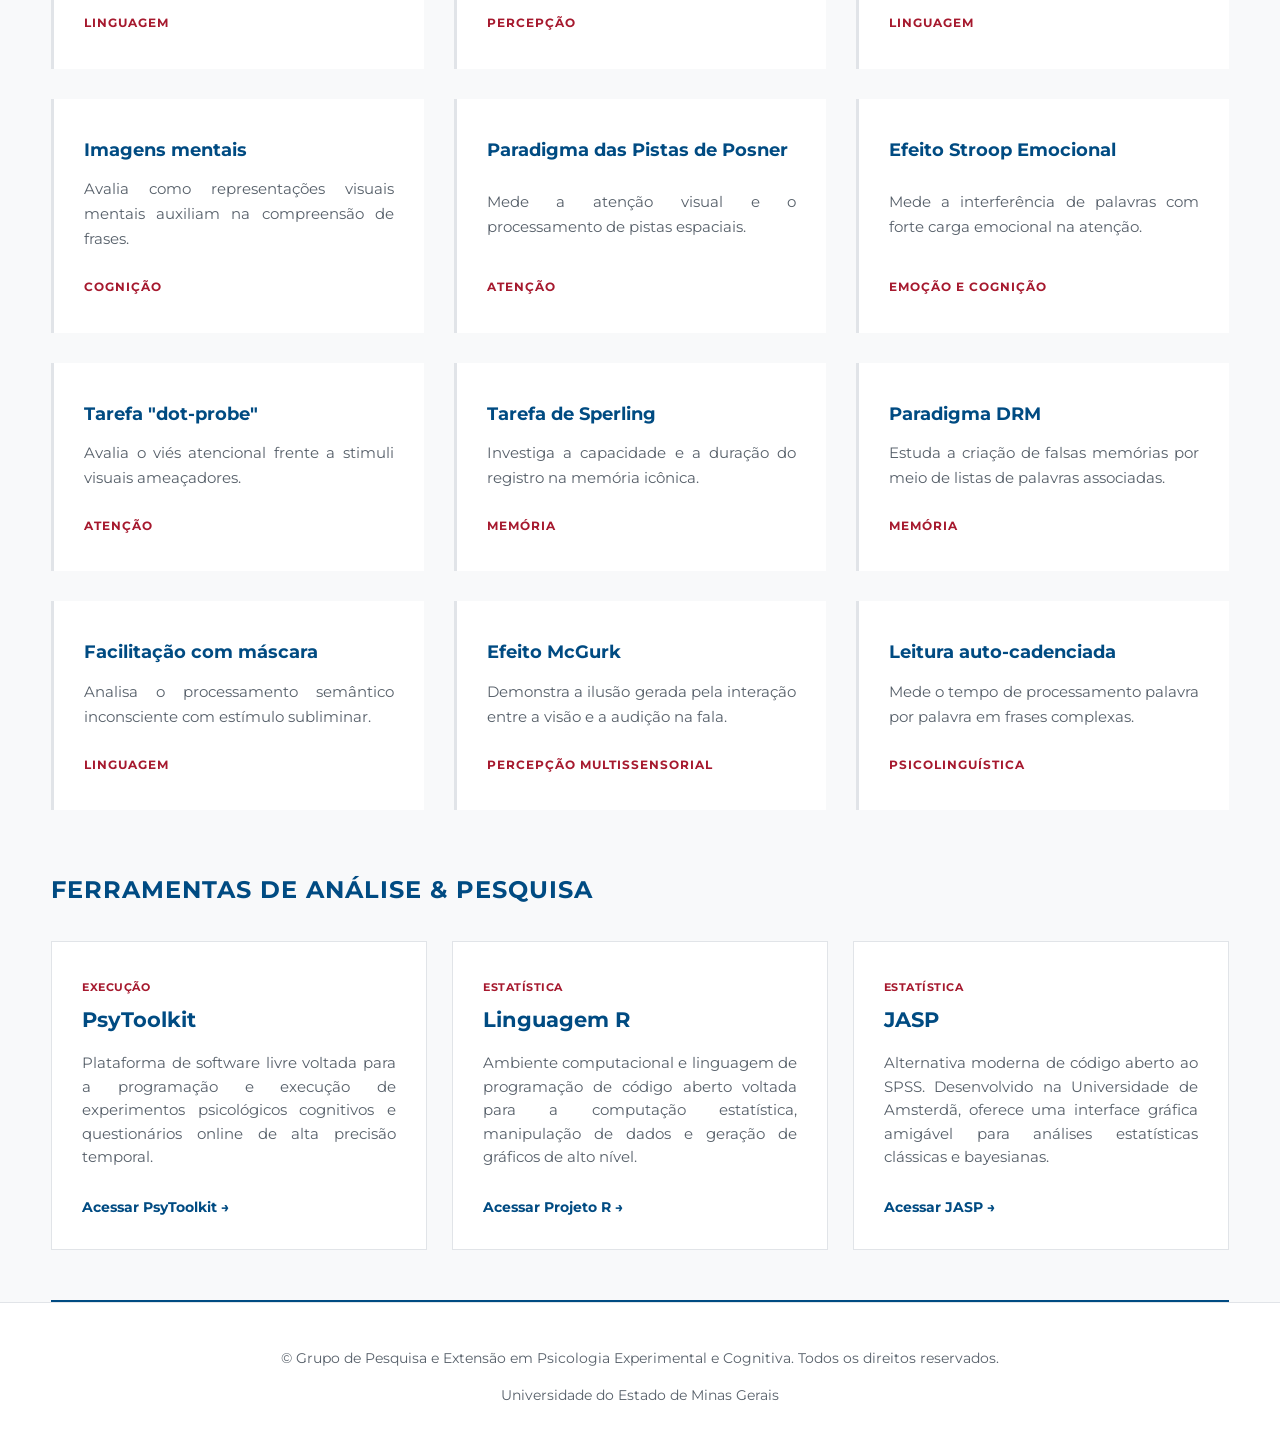
==== commit ac776360: "Add files via upload" ====
--- a/index.html
+++ b/index.html
@@ -66,7 +66,7 @@
                 </div>
                 <div class="card-content">
                     <h3>Contato & Suporte</h3>
-                    <p>Fale com o laboratório, tire dúvidas sobre os testes ou solicite suporte técnico.</p>
+                    <p>Canal direto para dúvidas, sugestões e suporte técnico.</p>
                 </div>
             </a>
         </section>
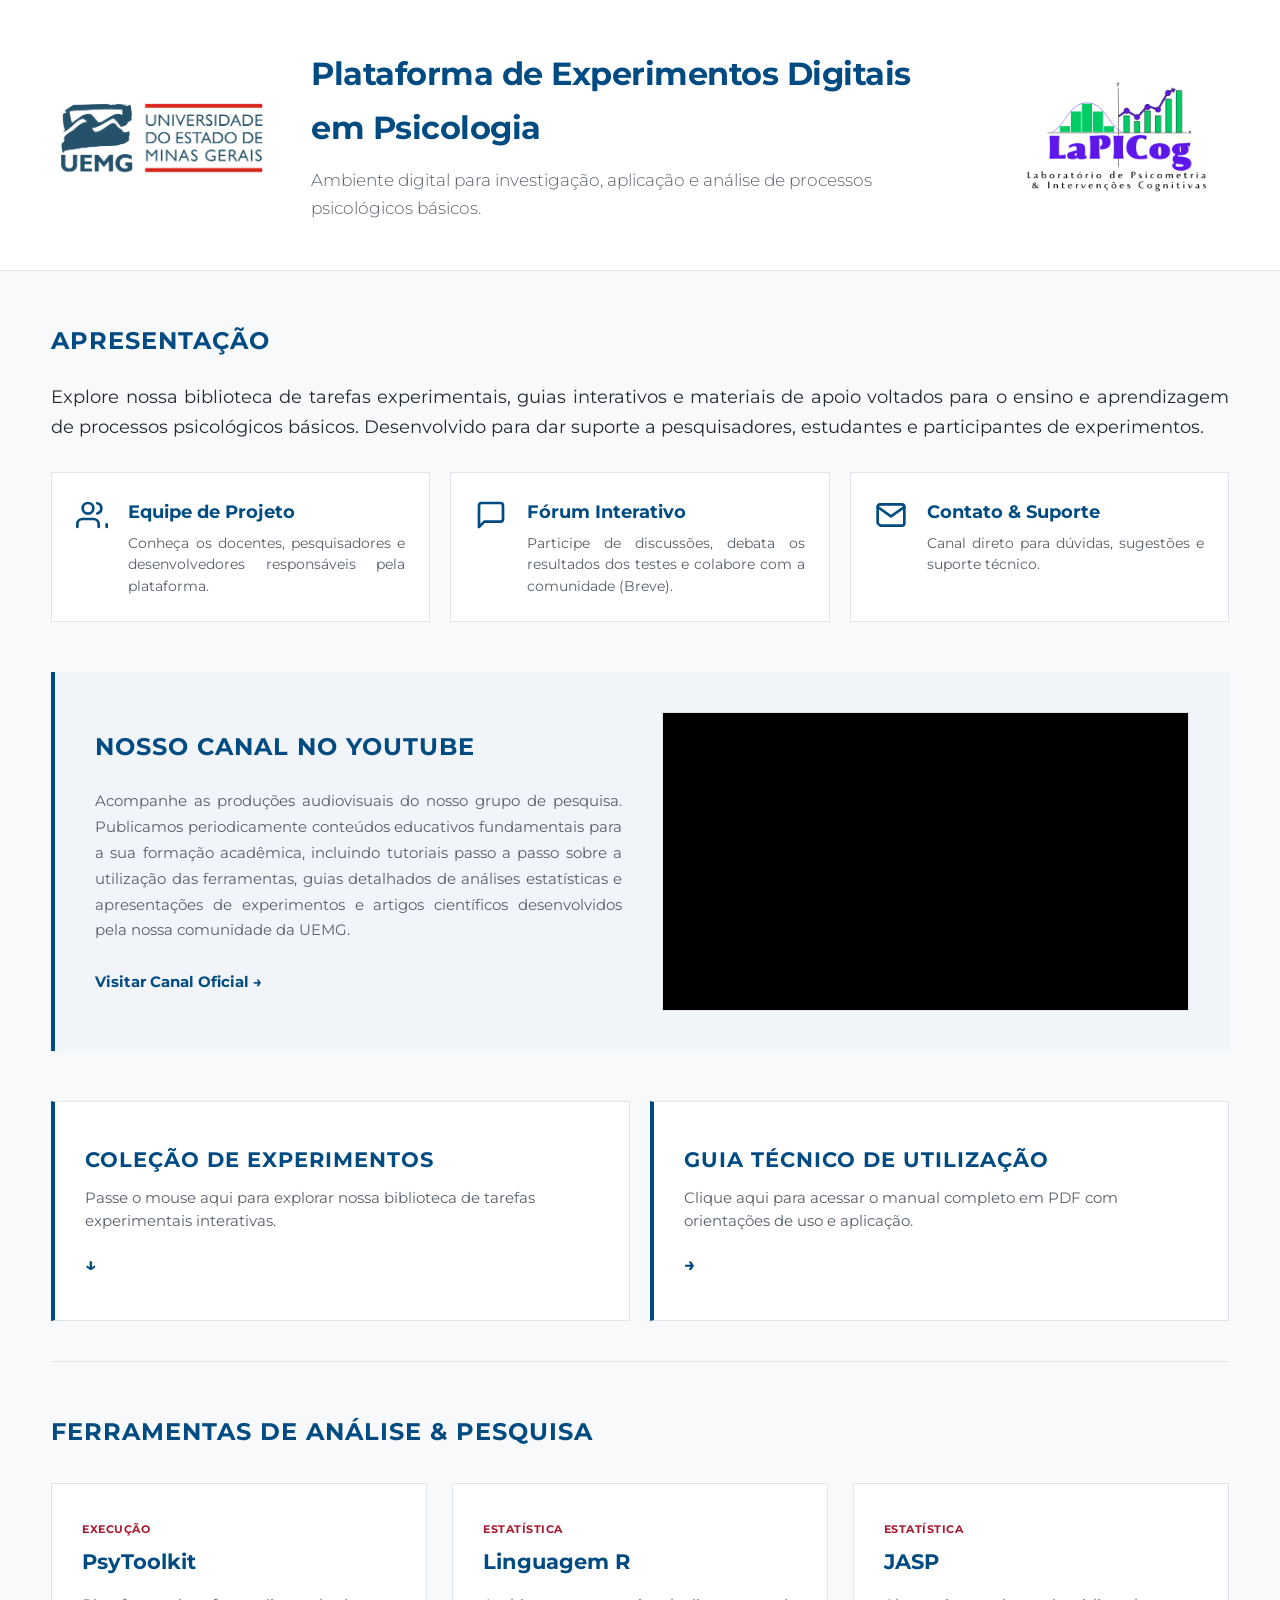
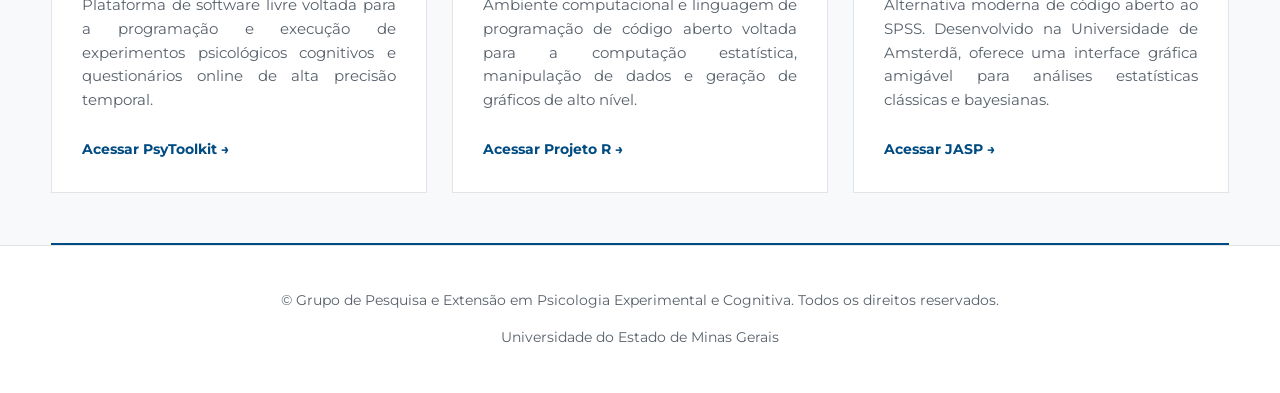
==== commit 7fb0749b: "Add files via upload" ====
--- a/index.html
+++ b/index.html
@@ -8,6 +8,7 @@
 </head>
 <body>
     
+    <!-- CABEÇALHO DA PLATAFORMA -->
     <header class="site-header">
         <div class="container header-grid">
             <div class="header-logo">
@@ -23,212 +24,245 @@
         </div>
     </header>
 
-    <div class="container" id="secao-apresentacao">
-        <section id="sobre" class="presentation-section">
-            <h2 class="section-title">Apresentação</h2>
-            <p>Explore nossa biblioteca de tarefas experimentais, guias interativos e materiais de apoio voltados para o ensino e aprendizagem de processos psicológicos básicos. Desenvolvido para dar suporte a pesquisadores, estudantes e participantes de experimentos.</p>
-        </section>
-
-        <section class="painel-institucional">
-            <a href="#container-experimento" class="card-institucional" id="link-equipe">
-                <div class="icon-wrapper">
-                    <svg viewBox="0 0 24 24" fill="none" stroke="currentColor" stroke-width="2" stroke-linecap="round" stroke-linejoin="round">
-                        <path d="M17 21v-2a4 4 0 0 0-4-4H5a4 4 0 0 0-4 4v2"></path>
-                        <circle cx="9" cy="7" r="4"></circle>
-                        <path d="M23 21v-2a4 4 0 0-3-3.87"></path>
-                        <path d="M16 3.13a4 4 0 0 1 0 7.75"></path>
-                    </svg>
+    <!-- CONTEÚDO PRINCIPAL -->
+    <main id="conteudo-principal">
+        <div class="container" id="secao-apresentacao">
+            
+            <!-- APRESENTAÇÃO -->
+            <section id="sobre" class="presentation-section">
+                <h2 class="section-title">Apresentação</h2>
+                <p>Explore nossa biblioteca de tarefas experimentais, guias interativos e materiais de apoio voltados para o ensino e aprendizagem de processos psicológicos básicos. Desenvolvido para dar suporte a pesquisadores, estudantes e participantes de experimentos.</p>
+            </section>
+
+            <!-- PAINEL INSTITUCIONAL -->
+            <section class="painel-institucional">
+                <a href="#container-experimento" class="card-institucional" id="link-equipe">
+                    <div class="icon-wrapper">
+                        <svg viewBox="0 0 24 24" fill="none" stroke="currentColor" stroke-width="2" stroke-linecap="round" stroke-linejoin="round">
+                            <path d="M17 21v-2a4 4 0 0 0-4-4H5a4 4 0 0 0-4 4v2"></path>
+                            <circle cx="9" cy="7" r="4"></circle>
+                            <path d="M23 21v-2a4 4 0 0-3-3.87"></path>
+                            <path d="M16 3.13a4 4 0 0 1 0 7.75"></path>
+                        </svg>
+                    </div>
+                    <div class="card-content">
+                        <h3>Equipe de Projeto</h3>
+                        <p>Conheça os docentes, pesquisadores e desenvolvedores responsáveis pela plataforma.</p>
+                    </div>
+                </a>
+
+                <a href="#" class="card-institucional" id="link-forum" onclick="event.preventDefault(); alert('O Fórum Interativo está em fase de estruturação e será liberado em breve!');">
+                    <div class="icon-wrapper">
+                        <svg viewBox="0 0 24 24" fill="none" stroke="currentColor" stroke-width="2" stroke-linecap="round" stroke-linejoin="round">
+                            <path d="M21 15a2 2 0 0 1-2 2H7l-4 4V5a2 2 0 0 1 2-2h14a2 2 0 0 1 2 2z"></path>
+                        </svg>
+                    </div>
+                    <div class="card-content">
+                        <h3>Fórum Interativo</h3>
+                        <p>Participe de discussões, debata os resultados dos testes e colabore com a comunidade (Breve).</p>
+                    </div>
+                </a>
+
+                <a href="#container-experimento" class="card-institucional" id="link-contato">
+                    <div class="icon-wrapper">
+                        <svg viewBox="0 0 24 24" fill="none" stroke="currentColor" stroke-width="2" stroke-linecap="round" stroke-linejoin="round">
+                            <path d="M4 4h16c1.1 0 2 .9 2 2v12c0 1.1-.9 2-2 2H4c1.1 0-2-.9-2-2V6c0-1.1.9-2 2-2z"></path>
+                            <polyline points="22,6 12,13 2,6"></polyline>
+                        </svg>
+                    </div>
+                    <div class="card-content">
+                        <h3>Contato & Suporte</h3>
+                        <p>Canal direto para dúvidas, sugestões e suporte técnico.</p>
+                    </div>
+                </a>
+            </section>
+
+            <!-- YOUTUBE DESTAQUE -->
+            <section id="destaque-youtube" class="youtube-highlight-section">
+                <div class="youtube-grid">
+                    <div class="youtube-info">
+                        <h2 class="section-title">Nosso Canal no YouTube</h2>
+                        <p>Acompanhe as produções audiovisuais do nosso grupo de pesquisa. Publicamos periodicamente conteúdos educativos fundamentais para a sua formação acadêmica, incluindo tutoriais passo a passo sobre a utilização das ferramentas, guias detalhados de análises estatísticas e apresentações de experimentos e artigos científicos desenvolvidos pela nossa comunidade da UEMG.</p>
+                        <a href="https://www.youtube.com/watch?v=H-7FsUDOrvE" target="_blank" class="main-youtube-link">Visitar Canal Oficial →</a>
+                    </div>
+                    <div class="youtube-video-side">
+                        <div class="video-container">
+                            <iframe 
+                                src="https://www.youtube.com/embed/H-7FsUDOrvE" 
+                                title="Matéria Institucional UEMG - Destaque do Canal" 
+                                frameborder="0" 
+                                allow="accelerometer; autoplay; clipboard-write; encrypted-media; gyroscope; picture-in-picture; web-share" 
+                                allowfullscreen>
+                            </iframe>
+                        </div>
+                    </div>
                 </div>
-                <div class="card-content">
-                    <h3>Equipe de Projeto</h3>
-                    <p>Conheça os docentes, pesquisadores e desenvolvedores responsáveis pela plataforma.</p>
+            </section>
+
+            <!-- CAIXAS DE SELEÇÃO PRINCIPAIS -->
+            <section class="secao-selecao-principal">
+                <div class="grade-selecao">
+                    <!-- Caixa 1: Coleção de Experimentos -->
+                    <div class="card-selecao-trigger" id="gatilho-colecao">
+                        <div class="card-selecao-conteudo">
+                            <h2 class="section-title">Coleção de Experimentos</h2>
+                            <p>Passe o mouse aqui para explorar nossa biblioteca de tarefas experimentais interativas.</p>
+                            <span class="seta-indicadora">↓</span>
+                        </div>
+                    </div>
+
+                    <!-- Caixa 2: Guia Técnico de Utilização -->
+                    <div class="card-selecao-trigger" id="link-guia-tecnico">
+                        <div class="card-selecao-conteudo">
+                            <h2 class="section-title">Guia Técnico de Utilização</h2>
+                            <p>Clique aqui para acessar o manual completo em PDF com orientações de uso e aplicação.</p>
+                            <span class="seta-indicadora">→</span>
+                        </div>
+                    </div>
                 </div>
-            </a>
-
-            <a href="#" class="card-institucional" id="link-forum" onclick="event.preventDefault(); alert('O Fórum Interativo está em fase de estruturação e será liberado em breve!');">
-                <div class="icon-wrapper">
-                    <svg viewBox="0 0 24 24" fill="none" stroke="currentColor" stroke-width="2" stroke-linecap="round" stroke-linejoin="round">
-                        <path d="M21 15a2 2 0 0 1-2 2H7l-4 4V5a2 2 0 0 1 2-2h14a2 2 0 0 1 2 2z"></path>
-                    </svg>
+            </section>
+
+            <!-- COLEÇÃO DE EXPERIMENTOS RETRÁTIL -->
+            <div class="conteudo-colecao-retratil">
+                <h2 class="section-title">Coleção de Experimentos</h2>
+                <section class="features-section">
+                    
+                    <a href="./labirinto" style="text-decoration: none; color: inherit;">
+                        <article data-experimento="labirinto">
+                            <h3>Labirinto</h3>
+                            <p>Investiga a navegação espacial e a formação de mapas cognitivos cegos.</p>
+                            <span class="badge">Cognição Espacial</span>
+                        </article>
+                    </a>
+
+                    <article data-experimento="stroop">
+                        <h3>Efeito Stroop</h3>
+                        <p>Avalia a interferência cognitiva e o tempo de reação ao conflito.</p>
+                        <span class="badge">Funções Executivas</span>
+                    </article>
+
+                    <article data-experimento="brilho">
+                        <h3>Limiar de detecção de brilho</h3>
+                        <p>Determina o menor nível de intensidade de luz percebido pelo participante.</p>
+                        <span class="badge">Percepção</span>
+                    </article>
+
+                    <article data-experimento="priming-semantico">
+                        <h3>Facilitação (priming) semântica</h3>
+                        <p>Mede a velocidade de processamento de palavras conceitualmente ligadas.</p>
+                        <span class="badge">Linguagem</span>
+                    </article>
+
+                    <article data-experimento="percepcao-categorica">
+                        <h3>Percepção categórica</h3>
+                        <p>Demonstra como o cérebro agrupa sons contínuos em categorias fonéticas.</p>
+                        <span class="badge">Percepção</span>
+                    </article>
+
+                    <article data-experimento="fonemas">
+                        <h3>Detecção de fonemas</h3>
+                        <p>Avalia o tempo de resposta na identificação de sons específicos da fala.</p>
+                        <span class="badge">Linguagem</span>
+                    </article>
+
+                    <article data-experimento="imagens-mentais">
+                        <h3>Imagens mentais</h3>
+                        <p>Avalia como representações visuais mentais auxiliam na compreensão de frases.</p>
+                        <span class="badge">Cognição</span>
+                    </article>
+
+                    <article data-experimento="posner">
+                        <h3>Paradigma das Pistas de Posner</h3>
+                        <p>Mede a atenção visual e o processamento de pistas espaciais.</p>
+                        <span class="badge">Atenção</span>
+                    </article>
+
+                    <article data-experimento="stroop-emocional">
+                        <h3>Efeito Stroop Emocional</h3>
+                        <p>Mede a interferência de palavras com forte carga emocional na atenção.</p>
+                        <span class="badge">Emoção e Cognição</span>
+                    </article>
+
+                    <article data-experimento="dot-probe">
+                        <h3>Tarefa "dot-probe"</h3>
+                        <p>Avalia o viés atencional frente a stimuli visuais ameaçadores.</p>
+                        <span class="badge">Atenção</span>
+                    </article>
+
+                    <article data-experimento="sperling">
+                        <h3>Tarefa de Sperling</h3>
+                        <p>Investiga a capacidade e a duração do registro na memória icônica.</p>
+                        <span class="badge">Memória</span>
+                    </article>
+
+                    <article data-experimento="drm">
+                        <h3>Paradigma DRM</h3>
+                        <p>Estuda a criação de falsas memórias por meio de listas de palavras associadas.</p>
+                        <span class="badge">Memória</span>
+                    </article>
+
+                    <article data-experimento="priming-mascara">
+                        <h3>Facilitação com máscara</h3>
+                        <p>Analisa o processamento semântico inconsciente com estímulo subliminar.</p>
+                        <span class="badge">Linguagem</span>
+                    </article>
+
+                    <article data-experimento="mcgurk">
+                        <h3>Efeito McGurk</h3>
+                        <p>Demonstra a ilusão gerada pela interação entre a visão e a audição na fala.</p>
+                        <span class="badge">Percepção Multissensorial</span>
+                    </article>
+
+                    <article data-experimento="leitura-autocadenciada">
+                        <h3>Leitura auto-cadenciada</h3>
+                        <p>Mede o tempo de processamento palavra por palavra em frases complexas.</p>
+                        <span class="badge">Psicolinguística</span>
+                    </article>
+                </section>
+            </div>
+
+            <!-- FERRAMENTAS DE ANÁLISE -->
+            <section id="ferramentas" class="tools-section">
+                <h2 class="section-title">Ferramentas de Análise & Pesquisa</h2>
+                <div class="tools-grid">
+                    
+                    <div class="card-ferramenta">
+                        <div class="tool-header">
+                            <span class="tool-tag">Execução</span>
+                            <h3>PsyToolkit</h3>
+                        </div>
+                        <p>Plataforma de software livre voltada para a programação e execução de experimentos psicológicos cognitivos e questionários online de alta precisão temporal.</p>
+                        <a href="https://www.psytoolkit.org/" target="_blank" class="tool-link">Acessar PsyToolkit →</a>
+                    </div>
+
+                    <div class="card-ferramenta">
+                        <div class="tool-header">
+                            <span class="tool-tag">Estatística</span>
+                            <h3>Linguagem R</h3>
+                        </div>
+                        <p>Ambiente computacional e linguagem de programação de código aberto voltada para a computação estatística, manipulação de dados e geração de gráficos de alto nível.</p>
+                        <a href="https://www.r-project.org/" target="_blank" class="tool-link">Acessar Projeto R →</a>
+                    </div>
+
+                    <div class="card-ferramenta">
+                        <div class="tool-header">
+                            <span class="tool-tag">Estatística</span>
+                            <h3>JASP</h3>
+                        </div>
+                        <p>Alternativa moderna de código aberto ao SPSS. Desenvolvido na Universidade de Amsterdã, oferece uma interface gráfica amigável para análises estatísticas clássicas e bayesianas.</p>
+                        <a href="https://jasp-stats.org/" target="_blank" class="tool-link">Acessar JASP →</a>
+                    </div>
+
                 </div>
-                <div class="card-content">
-                    <h3>Fórum Interativo</h3>
-                    <p>Participe de discussões, debata os resultados dos testes e colabore com a comunidade (Breve).</p>
-                </div>
-            </a>
-
-            <a href="#contato" class="card-institucional" id="link-contato">
-                <div class="icon-wrapper">
-                    <svg viewBox="0 0 24 24" fill="none" stroke="currentColor" stroke-width="2" stroke-linecap="round" stroke-linejoin="round">
-                        <path d="M4 4h16c1.1 0 2 .9 2 2v12c0 1.1-.9 2-2 2H4c1.1 0-2-.9-2-2V6c0-1.1.9-2 2-2z"></path>
-                        <polyline points="22,6 12,13 2,6"></polyline>
-                    </svg>
-                </div>
-                <div class="card-content">
-                    <h3>Contato & Suporte</h3>
-                    <p>Canal direto para dúvidas, sugestões e suporte técnico.</p>
-                </div>
-            </a>
-        </section>
-
-        <section id="destaque-youtube" class="youtube-highlight-section">
-            <div class="youtube-grid">
-                <div class="youtube-info">
-                    <h2 class="section-title">Nosso Canal no YouTube</h2>
-                    <p>Acompanhe as produções audiovisuais do nosso grupo de pesquisa. Publicamos periodicamente conteúdos educativos fundamentais para a sua formação acadêmica, incluindo tutoriais passo a passo sobre a utilização das ferramentas, guias detalhados de análises estatísticas e apresentações de experimentos e artigos científicos desenvolvidos pela nossa comunidade da UEMG.</p>
-                    <a href="https://www.youtube.com/watch?v=H-7FsUDOrvE" target="_blank" class="main-youtube-link">Visitar Canal Oficial →</a>
-                </div>
-                <div class="youtube-video-side">
-                    <div class="video-container">
-                        <iframe 
-                            src="https://www.youtube.com/embed/H-7FsUDOrvE" 
-                            title="Matéria Institucional UEMG - Destaque do Canal" 
-                            frameborder="0" 
-                            allow="accelerometer; autoplay; clipboard-write; encrypted-media; gyroscope; picture-in-picture; web-share" 
-                            allowfullscreen>
-                        </iframe>
-                    </div>
-                </div>
-            </div>
-        </section>
-    </div>
-
-    <main class="container" id="conteudo-principal">
-        <h2 class="section-title">Coleção de Experimentos</h2>
-        <section class="features-section">
-            
-            <a href="./labirinto" style="text-decoration: none; color: inherit;">
-                <article data-experimento="labirinto">
-                    <h3>Labirinto</h3>
-                    <p>Investiga a navegação espacial e a formação de mapas cognitivos cegos.</p>
-                    <span class="badge">Cognição Espacial</span>
-                </article>
-            </a>
-
-            <article data-experimento="stroop">
-                <h3>Efeito Stroop</h3>
-                <p>Avalia a interferência cognitiva e o tempo de reação ao conflito.</p>
-                <span class="badge">Funções Executivas</span>
-            </article>
-
-            <article data-experimento="brilho">
-                <h3>Limiar de detecção de brilho</h3>
-                <p>Determina o menor nível de intensidade de luz percebido pelo participante.</p>
-                <span class="badge">Percepção</span>
-            </article>
-
-            <article data-experimento="priming-semantico">
-                <h3>Facilitação (priming) semântica</h3>
-                <p>Mede a velocidade de processamento de palavras conceitualmente ligadas.</p>
-                <span class="badge">Linguagem</span>
-            </article>
-
-            <article data-experimento="percepcao-categorica">
-                <h3>Percepção categórica</h3>
-                <p>Demonstra como o cérebro agrupa sons contínuos em categorias fonéticas.</p>
-                <span class="badge">Percepção</span>
-            </article>
-
-            <article data-experimento="fonemas">
-                <h3>Detecção de fonemas</h3>
-                <p>Avalia o tempo de resposta na identificação de sons específicos da fala.</p>
-                <span class="badge">Linguagem</span>
-            </article>
-
-            <article data-experimento="imagens-mentais">
-                <h3>Imagens mentais</h3>
-                <p>Avalia como representações visuais mentais auxiliam na compreensão de frases.</p>
-                <span class="badge">Cognição</span>
-            </article>
-
-            <article data-experimento="posner">
-                <h3>Paradigma das Pistas de Posner</h3>
-                <p>Mede a atenção visual e o processamento de pistas espaciais.</p>
-                <span class="badge">Atenção</span>
-            </article>
-
-            <article data-experimento="stroop-emocional">
-                <h3>Efeito Stroop Emocional</h3>
-                <p>Mede a interferência de palavras com forte carga emocional na atenção.</p>
-                <span class="badge">Emoção e Cognição</span>
-            </article>
-
-            <article data-experimento="dot-probe">
-                <h3>Tarefa "dot-probe"</h3>
-                <p>Avalia o viés atencional frente a stimuli visuais ameaçadores.</p>
-                <span class="badge">Atenção</span>
-            </article>
-
-            <article data-experimento="sperling">
-                <h3>Tarefa de Sperling</h3>
-                <p>Investiga a capacidade e a duração do registro na memória icônica.</p>
-                <span class="badge">Memória</span>
-            </article>
-
-            <article data-experimento="drm">
-                <h3>Paradigma DRM</h3>
-                <p>Estuda a criação de falsas memórias por meio de listas de palavras associadas.</p>
-                <span class="badge">Memória</span>
-            </article>
-
-            <article data-experimento="priming-mascara">
-                <h3>Facilitação com máscara</h3>
-                <p>Analisa o processamento semântico inconsciente com estímulo subliminar.</p>
-                <span class="badge">Linguagem</span>
-            </article>
-
-            <article data-experimento="mcgurk">
-                <h3>Efeito McGurk</h3>
-                <p>Demonstra a ilusão gerada pela interação entre a visão e a audição na fala.</p>
-                <span class="badge">Percepção Multissensorial</span>
-            </article>
-
-            <article data-experimento="leitura-autocadenciada">
-                <h3>Leitura auto-cadenciada</h3>
-                <p>Mede o tempo de processamento palavra por palavra em frases complexas.</p>
-                <span class="badge">Psicolinguística</span>
-            </article>
-        </section>
+            </section>
+
+            <!-- CONTAINER PARA CONTEÚDO DINÂMICO (INJETADO VIA SCRIPT) -->
+            <div id="container-experimento" style="display: none;"></div>
+
+        </div>
     </main>
 
-    <div class="container" id="secao-ferramentas-container">
-        <section id="ferramentas" class="tools-section">
-            <h2 class="section-title">Ferramentas de Análise & Pesquisa</h2>
-            <div class="tools-grid">
-                
-                <div class="card-ferramenta">
-                    <div class="tool-header">
-                        <span class="tool-tag">Execução</span>
-                        <h3>PsyToolkit</h3>
-                    </div>
-                    <p>Plataforma de software livre voltada para a programação e execução de experimentos psicológicos cognitivos e questionários online de alta precisão temporal.</p>
-                    <a href="https://www.psytoolkit.org/" target="_blank" class="tool-link">Acessar PsyToolkit →</a>
-                </div>
-
-                <div class="card-ferramenta">
-                    <div class="tool-header">
-                        <span class="tool-tag">Estatística</span>
-                        <h3>Linguagem R</h3>
-                    </div>
-                    <p>Ambiente computacional e linguagem de programação de código aberto voltada para a computação estatística, manipulação de dados e geração de gráficos de alto nível.</p>
-                    <a href="https://www.r-project.org/" target="_blank" class="tool-link">Acessar Projeto R →</a>
-                </div>
-
-                <div class="card-ferramenta">
-                    <div class="tool-header">
-                        <span class="tool-tag">Estatística</span>
-                        <h3>JASP</h3>
-                    </div>
-                    <p>Alternativa moderna de código aberto ao SPSS. Desenvolvido na Universidade de Amsterdã, oferece uma interface gráfica amigável para análises estatísticas clássicas e bayesianas.</p>
-                    <a href="https://jasp-stats.org/" target="_blank" class="tool-link">Acessar JASP →</a>
-                </div>
-
-            </div>
-        </section>
-    </div>
-
-    <div id="container-experimento" class="container" style="display: none;"></div>
-
+    <!-- RODAPÉ INSTITUCIONAL -->
     <footer class="site-footer">
         <div class="container" style="padding: 0;">
             <p>© Grupo de Pesquisa e Extensão em Psicologia Experimental e Cognitiva. Todos os direitos reservados.</p>
--- a/style.css
+++ b/style.css
@@ -7,12 +7,12 @@
    Configurações Gerais e Paleta Oficial UEMG (Design Escandinavo Amplo)
    ========================================================================== */
 :root {
-    --primary-color: #004b82;       /* Azul Oficial UEMG (Extraído da Logo) */
+    --primary-color: #004b82;       /* Azul Oficial UEMG */
     --dark-color: #24292F;          /* Cinza Escuro de Alta Legibilidade */
-    --light-bg: #F8F9FA;            /* Cinza Claro Neutro (Fundo da Página) */
-    --card-bg: #ffffff;             /* Branco Puro para contraste */
+    --light-bg: #F8F9FA;            /* Cinza Claro Neutro */
+    --card-bg: #ffffff;             /* Branco Puro */
     --border-color: #E1E4E8;        /* Linha sutil de separação */
-    --accent-color: #a6192e;        /* Vermelho Oficial UEMG (Destaques e Hover) */
+    --accent-color: #a6192e;        /* Vermelho Oficial UEMG */
 }
 
 *, *::before, *::after {
@@ -38,25 +38,25 @@
 }
 
 /* ==========================================================================
-   Header e Seção Hero (Comprimento e Altura Originais Mantidos)
+   Header e Seção Hero
    ========================================================================== */
 .site-header {
     background-color: var(--card-bg);
     border-bottom: 1px solid var(--border-color);
-    padding: 25px 0; /* Ajustado para restaurar a altura compacta original */
+    padding: 25px 0;
 }
 
 .header-grid {
     display: flex;
     flex-direction: row;
-    align-items: center; /* Alinhamento central exato entre imagens e textos */
+    align-items: center;
     justify-content: space-between;
     gap: 40px;
 }
 
 .header-logo,
 .header-logo-right {
-    flex: 0 0 auto; /* Impede a expansão vertical desnecessária */
+    flex: 0 0 auto;
     display: flex;
     align-items: center;
 }
@@ -76,7 +76,7 @@
 }
 
 .hero-section {
-    flex: 1; /* Ocupa suavemente o centro entre as logos */
+    flex: 1;
 }
 
 .hero-section h1 {
@@ -94,28 +94,12 @@
     margin: 0;
 }
 
-@media (max-width: 768px) {
-    .header-grid {
-        flex-direction: column;
-        text-align: center;
-        gap: 20px;
-    }
-    .header-logo,
-    .header-logo-right {
-        justify-content: center;
-    }
-    .logo-universidade {
-        max-width: 180px;
-        margin: 0 auto;
-    }
-}
-
 /* ==========================================================================
    Seção de Apresentação
    ========================================================================== */
 .presentation-section {
     background: transparent;
-    padding: 50px 0 30px 0; /* Espaçamento harmônico para abraçar a grade de cards */
+    padding: 50px 0 30px 0;
     margin: 0;
 }
 
@@ -124,7 +108,7 @@
     color: var(--dark-color);
     font-weight: 400;
     margin: 20px 0 0 0;
-    text-align: justify; /* Texto Justificado */
+    text-align: justify;
 }
 
 .section-title {
@@ -137,14 +121,14 @@
 }
 
 /* ==========================================================================
-   Painel de Informações Institucionais (Três Cards Editoriais Simétricos)
+   Painel de Informações Institucionais
    ========================================================================== */
 .painel-institucional {
     display: grid;
-    grid-template-columns: repeat(auto-fit, minmax(320px, 1fr)); /* Ajustado para preenchimento de 3 itens */
+    grid-template-columns: repeat(auto-fit, minmax(320px, 1fr));
     gap: 20px;
     padding: 0;
-    margin: 0 0 50px 0; /* Exatos 50px de separação para a seção abaixo */
+    margin: 0 0 50px 0;
 }
 
 .card-institucional {
@@ -195,17 +179,17 @@
     color: #57606A;
     font-size: 0.9rem;
     line-height: 1.5;
-    text-align: justify; /* Texto Justificado */
+    text-align: justify;
 }
 
 /* ==========================================================================
    Seção: Destaque Especial do Canal do YouTube
    ========================================================================== */
 .youtube-highlight-section {
-    background-color: #F1F4F8; /* Isolamento sutil de plano de fundo */
-    border-left: 4px solid var(--primary-color); /* Indicador visual institucional */
+    background-color: #F1F4F8;
+    border-left: 4px solid var(--primary-color);
     padding: 40px;
-    margin: 0 0 50px 0; /* Exatos 50px de respiro na base */
+    margin: 0 0 50px 0;
 }
 
 .youtube-grid {
@@ -219,7 +203,7 @@
     font-size: 0.95rem;
     color: #57606A;
     margin: 20px 0 25px 0;
-    text-align: justify; /* Texto Justificado */
+    text-align: justify;
 }
 
 .main-youtube-link {
@@ -235,13 +219,12 @@
     color: var(--accent-color);
 }
 
-/* Contêiner de vídeo fixado na proporção de cinema de 600px de largura máxima */
 .youtube-video-side .video-container {
     position: relative;
     width: 100%;
-    max-width: 600px; /* Reduzido em 25% para maior refino visual */
+    max-width: 600px;
     margin: 0 auto;
-    padding-bottom: 56.25%; /* Proporção widescreen 16:9 limpa */
+    padding-bottom: 56.25%;
     height: 0;
     overflow: hidden;
     background-color: #000;
@@ -257,22 +240,13 @@
     border: 0;
 }
 
-@media (max-width: 992px) {
-    .youtube-grid {
-        grid-template-columns: 1fr; /* Responsividade para tablets e celulares */
-        gap: 30px;
-    }
-    .youtube-highlight-section {
-        padding: 30px 20px;
-    }
-}
-
-/* ==========================================================================
-   Seção: Ferramentas de Análise & Pesquisa (Intermediária)
+/* ==========================================================================
+   Seção: Ferramentas de Análise & Pesquisa
    ========================================================================== */
 .tools-section {
     background: transparent;
-    padding: 0 0 50px 0; 
+    padding: 50px 0; 
+    border-top: 1px solid var(--border-color);
     border-bottom: 2px solid var(--primary-color);
     margin: 0;
 }
@@ -319,7 +293,7 @@
     color: #57606A;
     font-size: 0.92rem;
     line-height: 1.6;
-    text-align: justify; /* Texto Justificado */
+    text-align: justify;
 }
 
 .tool-link {
@@ -335,16 +309,13 @@
     color: var(--accent-color);
 }
 
-#conteudo-principal .section-title {
-    padding-top: 50px;
-}
-
 /* ==========================================================================
    Grid de Experimentos
    ========================================================================== */
 .features-section {
     display: grid;
     grid-template-columns: repeat(auto-fit, minmax(300px, 1fr));
+    grid-auto-rows: 1fr;
     gap: 30px;
     padding: 30px 0 60px 0;
     margin: 0;
@@ -381,7 +352,7 @@
     color: #57606A;
     font-size: 0.92rem;
     font-weight: 400;
-    text-align: justify; /* Texto Justificado */
+    text-align: justify;
 }
 
 /* ==========================================================================
@@ -431,7 +402,7 @@
 }
 
 /* ==========================================================================
-   ESTILO DA SEÇÃO DINÂMICA DA EQUIPE DE PROJETO (Isolado e Harmonizado)
+   ESTILO DA SEÇÃO DINÂMICA DA EQUIPE DE PROJETO
    ========================================================================== */
 .membros-grid {
     display: flex;
@@ -451,18 +422,16 @@
     gap: 25px;
 }
 
-/* Regra de hover removida do .membro-card para manter o fundo e borda estáticos */
-
 .membro-foto-wrapper {
     flex-shrink: 0;
 }
 
 .membro-foto {
-    width: 140px;            /* Largura padronizada */
-    height: 185px;           /* Altura retangular proporcional */
-    border-radius: 12px;     /* Cantos suavemente arredondados */
-    object-fit: cover;       /* Preenche a área retangular mantendo a proporção */
-    object-position: center top; /* Garante o enquadramento adequado do rosto */
+    width: 140px;
+    height: 185px;
+    border-radius: 12px;
+    object-fit: cover;
+    object-position: center top;
     border: 1px solid var(--border-color);
     background-color: var(--light-bg);
     display: block;
@@ -497,13 +466,156 @@
     text-align: justify;
 }
 
+.features-section > a {
+    display: flex;
+    text-decoration: none;
+    color: inherit;
+    height: 100%;
+}
+
+.features-section > a article {
+    width: 100%;
+    height: 100%;
+}
+
+/* ==========================================================================
+   Novas Caixas de Seleção e Efeito Retrátil da Coleção
+   ========================================================================== */
+.secao-selecao-principal {
+    margin: 0 0 40px 0;
+    width: 100%;
+}
+
+.grade-selecao {
+    display: grid;
+    grid-template-columns: repeat(auto-fit, minmax(320px, 1fr));
+    gap: 20px;
+    width: 100%;
+}
+
+.card-selecao-trigger {
+    background-color: var(--card-bg);
+    border: 1px solid var(--border-color);
+    border-left: 4px solid var(--primary-color);
+    padding: 40px 30px;
+    cursor: pointer;
+    transition: all 0.3s ease-in-out;
+    display: flex;
+    flex-direction: column;
+    justify-content: center;
+    min-height: 180px;
+}
+
+.card-selecao-trigger:hover {
+    border-left-color: var(--accent-color);
+    background-color: #F6F8FA;
+    transform: translateY(-2px);
+}
+
+.card-selecao-conteudo h2 {
+    margin: 0 0 10px 0;
+    font-size: 1.3rem;
+}
+
+.card-selecao-conteudo p {
+    margin: 0 0 15px 0;
+    color: #57606A;
+    font-size: 0.95rem;
+    line-height: 1.5;
+}
+
+.seta-indicadora {
+    font-size: 1.2rem;
+    font-weight: 700;
+    color: var(--primary-color);
+    transition: transform 0.3s ease;
+    display: inline-block;
+}
+
+.card-selecao-trigger:hover .seta-indicadora {
+    color: var(--accent-color);
+    transform: translateY(5px);
+}
+
+#link-guia-tecnico:hover .seta-indicadora {
+    transform: translateX(5px);
+}
+
+/* Mecanismo Fluido de Revelação */
+.conteudo-colecao-retratil {
+    max-height: 0;
+    overflow: hidden;
+    opacity: 0;
+    transition: max-height 0.6s cubic-bezier(0.4, 0, 0.2, 1), opacity 0.4s ease, padding 0.4s ease;
+}
+
+.conteudo-colecao-retratil.ativa {
+    max-height: 2000px;
+    opacity: 1;
+    padding-top: 20px;
+}
+
+/* Estilo do container do PDF */
+.pdf-container-wrapper {
+    position: relative;
+    width: 100%;
+    height: 75vh;
+    border: 1px solid var(--border-color);
+    background-color: var(--light-bg);
+}
+
+.pdf-iframe {
+    width: 100%;
+    height: 100%;
+    border: none;
+}
+
+/* Container de conteúdo injetado dinamicamente */
+#container-experimento {
+    padding-top: 40px;
+}
+
+/* ==========================================================================
+   ADAPTAÇÃO RESPONSIVA PONTUAL
+   ========================================================================== */
+
+@media (max-width: 992px) {
+    .header-grid {
+        grid-template-columns: 140px 1fr 140px;
+        gap: 15px;
+    }
+
+    .youtube-grid {
+        grid-template-columns: 1fr;
+    }
+}
+
 @media (max-width: 768px) {
+    /* Garante recuo interno padronizado para que NENHUM elemento encoste na borda da tela */
+    .container {
+        width: 100%;
+        padding-left: 20px;
+        padding-right: 20px;
+    }
+
+    .header-grid {
+        grid-template-columns: 1fr;
+        justify-items: center;
+        text-align: center;
+        gap: 15px;
+    }
+
+    .grade-selecao {
+        grid-template-columns: 1fr;
+    }
+
     .membro-card {
         flex-direction: column;
         align-items: center;
         text-align: center;
     }
+
     .membro-info p {
-        text-align: center;
+        text-align: left;
     }
 }
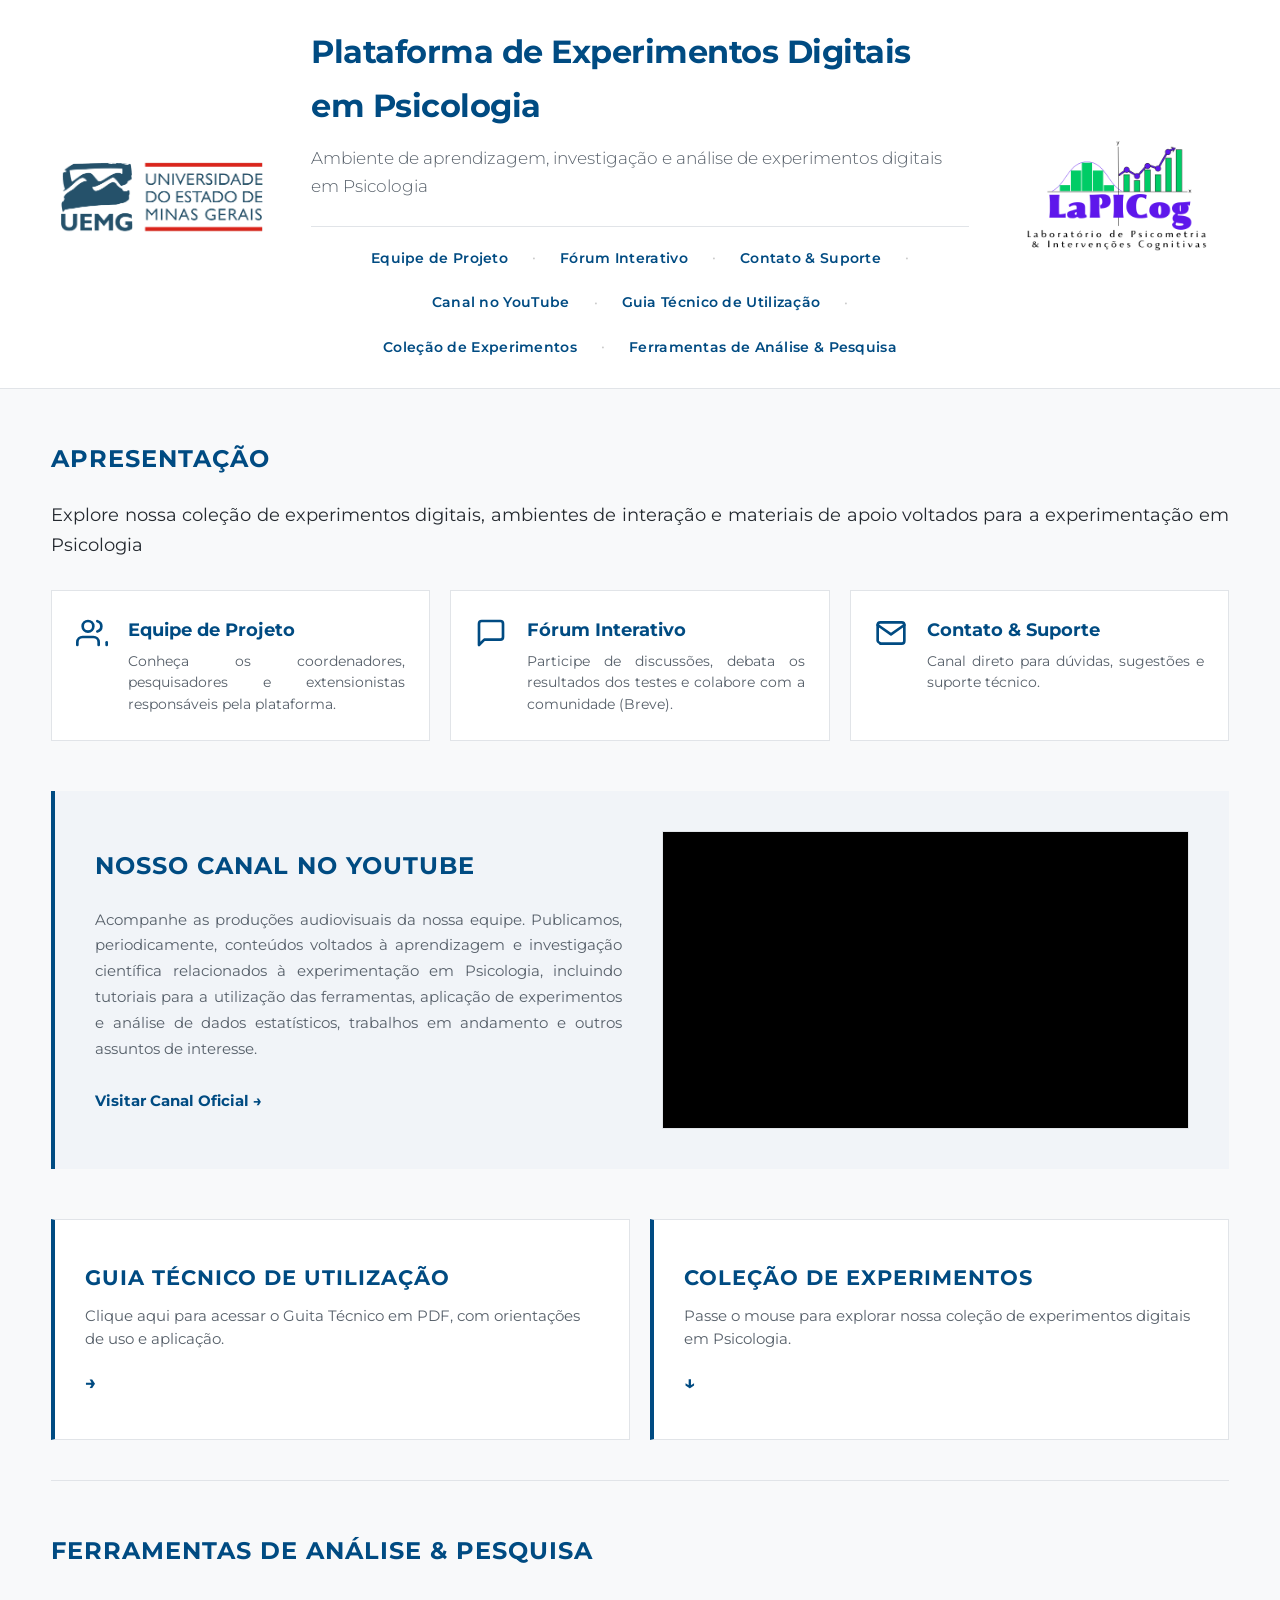
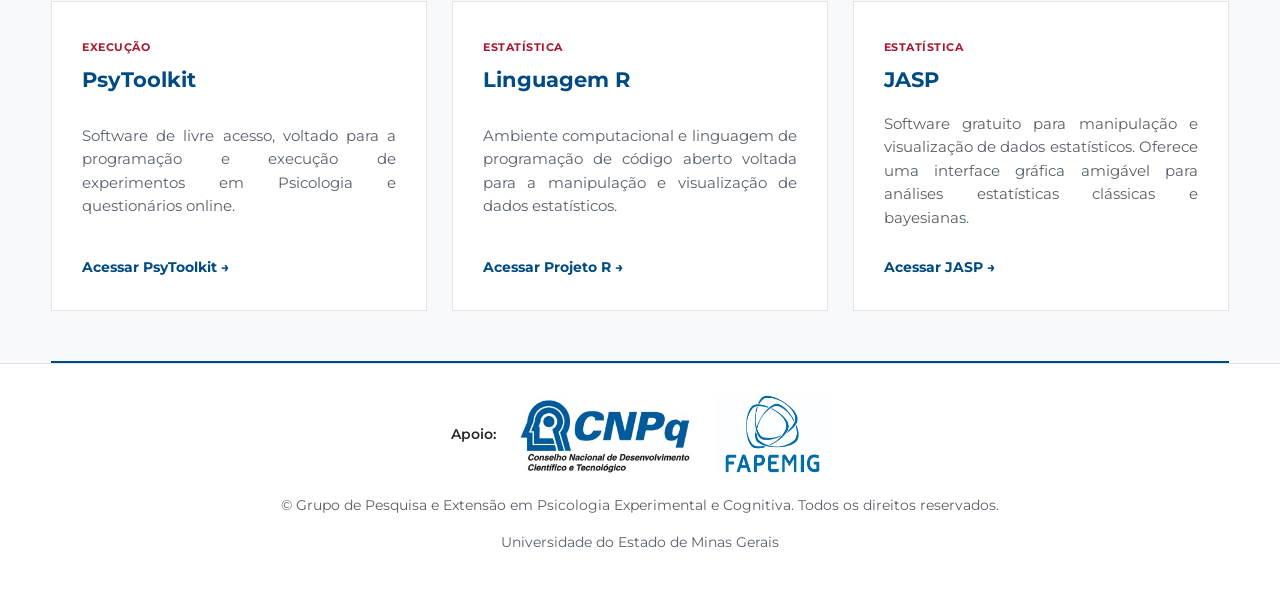
==== commit 31df34c8: "Add files via upload" ====
--- a/index.html
+++ b/index.html
@@ -16,7 +16,20 @@
             </div>
             <section class="hero-section">
                 <h1>Plataforma de Experimentos Digitais em Psicologia</h1>
-                <p class="hero-description">Ambiente digital para investigação, aplicação e análise de processos psicológicos básicos.</p>
+                <p class="hero-description">Ambiente de aprendizagem, investigação e análise de experimentos digitais em Psicologia</p>
+
+                <!-- MENU HORIZONTAL DO CABEÇALHO -->
+                <nav class="header-nav">
+                    <ul>
+                        <li><a href="#container-experimento" id="nav-equipe">Equipe de Projeto</a></li>
+                        <li><a href="#" id="nav-forum" onclick="event.preventDefault(); alert('O Fórum Interativo está em fase de estruturação e será liberado em breve!');">Fórum Interativo</a></li>
+                        <li><a href="#container-experimento" id="nav-contato">Contato & Suporte</a></li>
+                        <li><a href="https://www.youtube.com/watch?v=H-7FsUDOrvE" target="_blank" id="nav-youtube">Canal no YouTube</a></li>
+                        <li><a href="#container-experimento" id="nav-guia-tecnico">Guia Técnico de Utilização</a></li>
+                        <li><a href="#gatilho-colecao" id="nav-colecao">Coleção de Experimentos</a></li>
+                        <li><a href="#ferramentas" id="nav-ferramentas">Ferramentas de Análise & Pesquisa</a></li>
+                    </ul>
+                </nav>
             </section>
             <div class="header-logo-right">
                 <img src="Imagens/Logo LAPICOG 2.png" alt="Logo LAPICOG - Laboratório de Psicometria e Intervenções Cognitivas" class="logo-universidade" />
@@ -31,7 +44,7 @@
             <!-- APRESENTAÇÃO -->
             <section id="sobre" class="presentation-section">
                 <h2 class="section-title">Apresentação</h2>
-                <p>Explore nossa biblioteca de tarefas experimentais, guias interativos e materiais de apoio voltados para o ensino e aprendizagem de processos psicológicos básicos. Desenvolvido para dar suporte a pesquisadores, estudantes e participantes de experimentos.</p>
+                <p>Explore nossa coleção de experimentos digitais, ambientes de interação e materiais de apoio voltados para a experimentação em Psicologia</p>
             </section>
 
             <!-- PAINEL INSTITUCIONAL -->
@@ -41,13 +54,13 @@
                         <svg viewBox="0 0 24 24" fill="none" stroke="currentColor" stroke-width="2" stroke-linecap="round" stroke-linejoin="round">
                             <path d="M17 21v-2a4 4 0 0 0-4-4H5a4 4 0 0 0-4 4v2"></path>
                             <circle cx="9" cy="7" r="4"></circle>
-                            <path d="M23 21v-2a4 4 0 0-3-3.87"></path>
+                            <path d="M23 21v-2a4 4 0 0 3-3.87"></path>
                             <path d="M16 3.13a4 4 0 0 1 0 7.75"></path>
                         </svg>
                     </div>
                     <div class="card-content">
                         <h3>Equipe de Projeto</h3>
-                        <p>Conheça os docentes, pesquisadores e desenvolvedores responsáveis pela plataforma.</p>
+                        <p>Conheça os coordenadores, pesquisadores e extensionistas responsáveis pela plataforma.</p>
                     </div>
                 </a>
 
@@ -82,7 +95,7 @@
                 <div class="youtube-grid">
                     <div class="youtube-info">
                         <h2 class="section-title">Nosso Canal no YouTube</h2>
-                        <p>Acompanhe as produções audiovisuais do nosso grupo de pesquisa. Publicamos periodicamente conteúdos educativos fundamentais para a sua formação acadêmica, incluindo tutoriais passo a passo sobre a utilização das ferramentas, guias detalhados de análises estatísticas e apresentações de experimentos e artigos científicos desenvolvidos pela nossa comunidade da UEMG.</p>
+                        <p>Acompanhe as produções audiovisuais da nossa equipe. Publicamos, periodicamente, conteúdos voltados à aprendizagem e investigação científica relacionados à experimentação em Psicologia, incluindo tutoriais para a utilização das ferramentas, aplicação de experimentos e análise de dados estatísticos, trabalhos em andamento e outros assuntos de interesse.</p>
                         <a href="https://www.youtube.com/watch?v=H-7FsUDOrvE" target="_blank" class="main-youtube-link">Visitar Canal Oficial →</a>
                     </div>
                     <div class="youtube-video-side">
@@ -102,21 +115,21 @@
             <!-- CAIXAS DE SELEÇÃO PRINCIPAIS -->
             <section class="secao-selecao-principal">
                 <div class="grade-selecao">
-                    <!-- Caixa 1: Coleção de Experimentos -->
+                    <!-- Caixa 1: Guia Técnico de Utilização -->
+                    <div class="card-selecao-trigger" id="link-guia-tecnico">
+                        <div class="card-selecao-conteudo">
+                            <h2 class="section-title">Guia Técnico de Utilização</h2>
+                            <p>Clique aqui para acessar o Guita Técnico em PDF, com orientações de uso e aplicação.</p>
+                            <span class="seta-indicadora">→</span>
+                        </div>
+                    </div>
+
+                    <!-- Caixa 2: Coleção de Experimentos -->
                     <div class="card-selecao-trigger" id="gatilho-colecao">
                         <div class="card-selecao-conteudo">
                             <h2 class="section-title">Coleção de Experimentos</h2>
-                            <p>Passe o mouse aqui para explorar nossa biblioteca de tarefas experimentais interativas.</p>
+                            <p>Passe o mouse para explorar nossa coleção de experimentos digitais em Psicologia.</p>
                             <span class="seta-indicadora">↓</span>
-                        </div>
-                    </div>
-
-                    <!-- Caixa 2: Guia Técnico de Utilização -->
-                    <div class="card-selecao-trigger" id="link-guia-tecnico">
-                        <div class="card-selecao-conteudo">
-                            <h2 class="section-title">Guia Técnico de Utilização</h2>
-                            <p>Clique aqui para acessar o manual completo em PDF com orientações de uso e aplicação.</p>
-                            <span class="seta-indicadora">→</span>
                         </div>
                     </div>
                 </div>
@@ -124,12 +137,11 @@
 
             <!-- COLEÇÃO DE EXPERIMENTOS RETRÁTIL -->
             <div class="conteudo-colecao-retratil">
-                <h2 class="section-title">Coleção de Experimentos</h2>
                 <section class="features-section">
                     
                     <a href="./labirinto" style="text-decoration: none; color: inherit;">
                         <article data-experimento="labirinto">
-                            <h3>Labirinto</h3>
+                            <h3>Labirinto Escuro</h3>
                             <p>Investiga a navegação espacial e a formação de mapas cognitivos cegos.</p>
                             <span class="badge">Cognição Espacial</span>
                         </article>
@@ -231,7 +243,7 @@
                             <span class="tool-tag">Execução</span>
                             <h3>PsyToolkit</h3>
                         </div>
-                        <p>Plataforma de software livre voltada para a programação e execução de experimentos psicológicos cognitivos e questionários online de alta precisão temporal.</p>
+                        <p>Software de livre acesso, voltado para a programação e execução de experimentos em Psicologia e questionários online.</p>
                         <a href="https://www.psytoolkit.org/" target="_blank" class="tool-link">Acessar PsyToolkit →</a>
                     </div>
 
@@ -240,7 +252,7 @@
                             <span class="tool-tag">Estatística</span>
                             <h3>Linguagem R</h3>
                         </div>
-                        <p>Ambiente computacional e linguagem de programação de código aberto voltada para a computação estatística, manipulação de dados e geração de gráficos de alto nível.</p>
+                        <p>Ambiente computacional e linguagem de programação de código aberto voltada para a manipulação e visualização de dados estatísticos.</p>
                         <a href="https://www.r-project.org/" target="_blank" class="tool-link">Acessar Projeto R →</a>
                     </div>
 
@@ -249,7 +261,7 @@
                             <span class="tool-tag">Estatística</span>
                             <h3>JASP</h3>
                         </div>
-                        <p>Alternativa moderna de código aberto ao SPSS. Desenvolvido na Universidade de Amsterdã, oferece uma interface gráfica amigável para análises estatísticas clássicas e bayesianas.</p>
+                        <p>Software gratuito para manipulação e visualização de dados estatísticos. Oferece uma interface gráfica amigável para análises estatísticas clássicas e bayesianas.</p>
                         <a href="https://jasp-stats.org/" target="_blank" class="tool-link">Acessar JASP →</a>
                     </div>
 
@@ -265,6 +277,11 @@
     <!-- RODAPÉ INSTITUCIONAL -->
     <footer class="site-footer">
         <div class="container" style="padding: 0;">
+            <div class="rodape-apoio">
+                <span>Apoio:</span>
+                <img src="Imagens/cnpq.logo.jpg" alt="Logo CNPq" class="logo-apoio" />
+                <img src="Imagens/fapemig.logo.jpg" alt="Logo FAPEMIG" class="logo-apoio" />
+            </div>
             <p>© Grupo de Pesquisa e Extensão em Psicologia Experimental e Cognitiva. Todos os direitos reservados.</p>
             <p>Universidade do Estado de Minas Gerais</p>
         </div>
--- a/style.css
+++ b/style.css
@@ -581,12 +581,19 @@
 
 @media (max-width: 992px) {
     .header-grid {
-        grid-template-columns: 140px 1fr 140px;
-        gap: 15px;
+        flex-direction: column;
+        text-align: center;
+        gap: 20px;
+    }
+
+    .header-logo, 
+    .header-logo-right {
+        justify-content: center;
     }
 
     .youtube-grid {
         grid-template-columns: 1fr;
+        gap: 25px;
     }
 }
 
@@ -594,28 +601,181 @@
     /* Garante recuo interno padronizado para que NENHUM elemento encoste na borda da tela */
     .container {
         width: 100%;
-        padding-left: 20px;
-        padding-right: 20px;
-    }
-
-    .header-grid {
-        grid-template-columns: 1fr;
-        justify-items: center;
-        text-align: center;
-        gap: 15px;
-    }
-
+        padding-left: 16px;
+        padding-right: 16px;
+    }
+
+    .site-header {
+        padding: 20px 0;
+    }
+
+    .logo-universidade {
+        max-width: 160px;
+    }
+
+    .hero-section h1 {
+        font-size: 1.4rem;
+    }
+
+    .hero-description {
+        font-size: 0.95rem;
+    }
+
+    .presentation-section {
+        padding: 30px 0 20px 0;
+    }
+
+    .presentation-section p,
+    .card-content p,
+    .youtube-info p,
+    .card-ferramenta p,
+    .features-section p,
+    .membro-info p {
+        text-align: left; /* Evita falhas de espaçamento do justify em telas finas */
+    }
+
+    .painel-institucional,
+    .tools-grid,
+    .features-section,
     .grade-selecao {
         grid-template-columns: 1fr;
+        gap: 15px;
+    }
+
+    .youtube-highlight-section {
+        padding: 20px 15px;
+    }
+
+    .card-institucional,
+    .card-ferramenta,
+    .features-section article,
+    .card-selecao-trigger {
+        padding: 20px;
     }
 
     .membro-card {
         flex-direction: column;
         align-items: center;
         text-align: center;
-    }
-
-    .membro-info p {
-        text-align: left;
+        padding: 20px;
+    }
+
+    .membro-foto {
+        width: 130px;
+        height: 170px;
+    }
+
+    .pdf-container-wrapper {
+        height: 60vh;
+    }
+}
+
+@media (max-width: 480px) {
+    .hero-section h1 {
+        font-size: 1.25rem;
+    }
+
+    .section-title {
+        font-size: 1.2rem;
+    }
+
+    .card-selecao-trigger {
+        min-height: auto;
+        padding: 25px 20px;
+    }
+}
+
+/* ==========================================================================
+   Estilização dos Logos de Apoio no Rodapé
+   ========================================================================== */
+.rodape-apoio {
+    display: flex;
+    align-items: center;
+    justify-content: center;
+    gap: 20px;
+    margin-bottom: 20px;
+}
+
+.rodape-apoio span {
+    font-size: 0.9rem;
+    font-weight: 600;
+    color: var(--dark-color);
+}
+
+.logo-apoio {
+    max-height: 80px;
+    width: auto;
+    object-fit: contain;
+}
+
+/* ==========================================================================
+   Estilização do Menu Horizontal do Cabeçalho (Centralizado & Elegante)
+   ========================================================================== */
+.header-nav {
+    margin-top: 25px;
+    padding-top: 15px;
+    border-top: 1px solid var(--border-color);
+}
+
+.header-nav ul {
+    list-style: none;
+    padding: 0;
+    margin: 0;
+    display: flex;
+    flex-wrap: wrap;
+    justify-content: center; /* Centraliza todos os itens do menu */
+    align-items: center;
+    gap: 12px 24px;         /* Espaçamento proporcional entre os links */
+}
+
+.header-nav li {
+    display: inline-flex;
+    align-items: center;
+}
+
+/* Adiciona um separador discreto (•) entre os itens do menu */
+.header-nav li:not(:last-child)::after {
+    content: "•";
+    margin-left: 24px;
+    color: #ccc;
+    font-size: 0.8rem;
+    pointer-events: none;
+}
+
+.header-nav a {
+    color: var(--primary-color);
+    text-decoration: none;
+    font-size: 0.9rem;
+    font-weight: 600;
+    letter-spacing: 0.3px;
+    padding: 4px 0;
+    position: relative;
+    transition: color 0.25s ease;
+}
+
+/* Linha animada ao passar o mouse */
+.header-nav a::after {
+    content: '';
+    position: absolute;
+    width: 0%;
+    height: 2px;
+    bottom: 0;
+    left: 50%;
+    background-color: var(--accent-color);
+    transition: all 0.25s ease-in-out;
+    transform: translateX(-50%);
+}
+
+.header-nav a:hover {
+    color: var(--accent-color);
+}
+
+.header-nav a:hover::after {
+    width: 100%;
+}
+
+@media (max-width: 768px) {
+    .header-nav li:not(:last-child)::after {
+        display: none; /* Oculta as bolinhas no celular para um ajuste limpo */
     }
 }
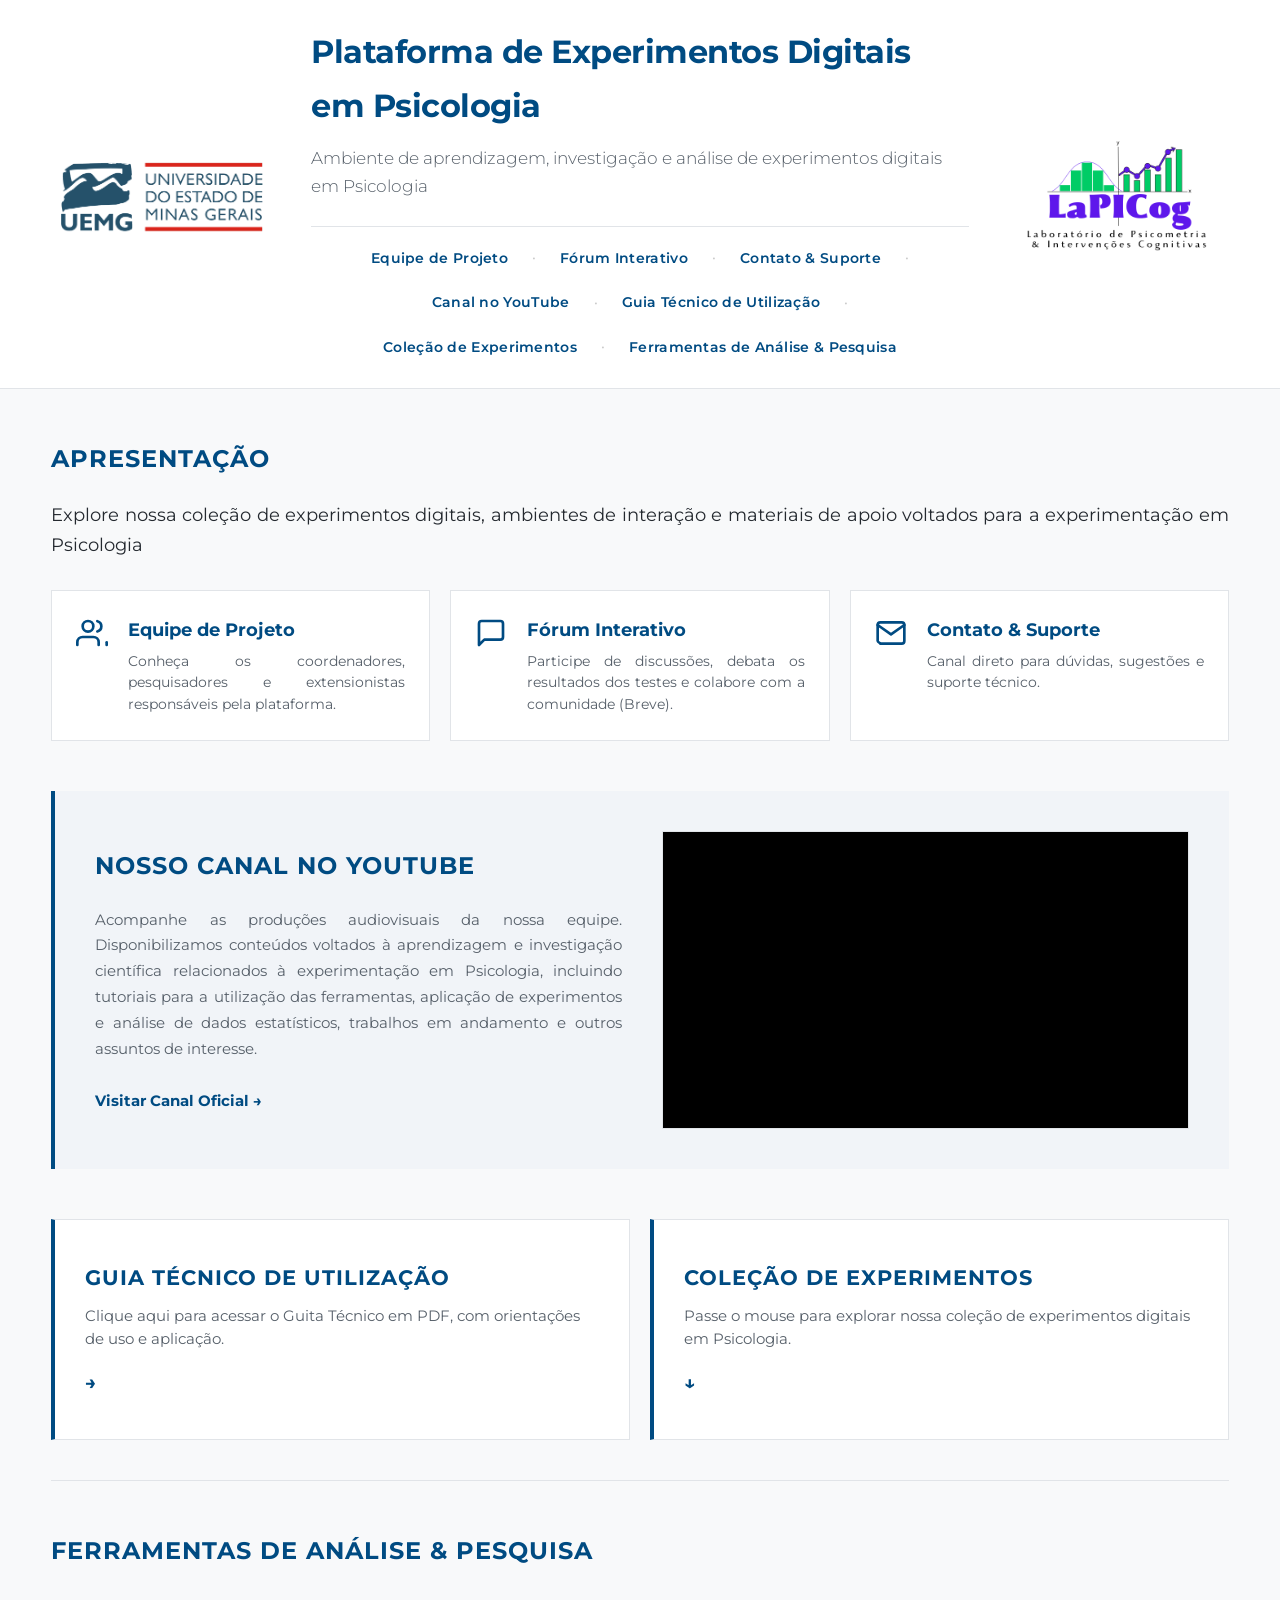
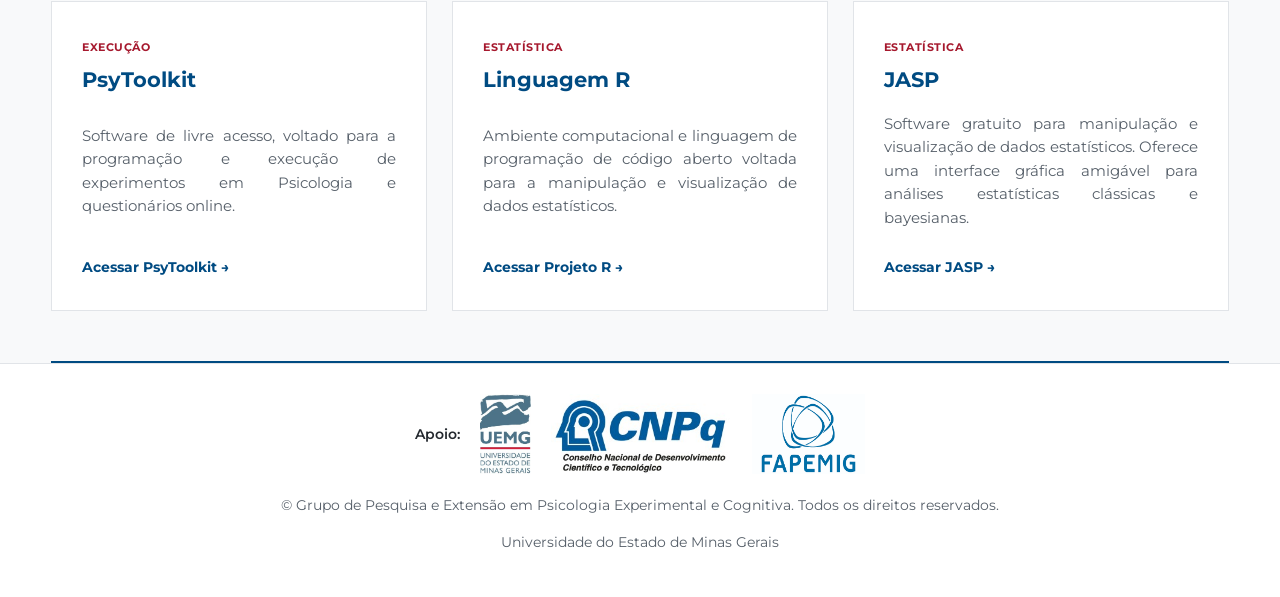
==== commit 064a386d: "Add files via upload" ====
--- a/index.html
+++ b/index.html
@@ -95,7 +95,7 @@
                 <div class="youtube-grid">
                     <div class="youtube-info">
                         <h2 class="section-title">Nosso Canal no YouTube</h2>
-                        <p>Acompanhe as produções audiovisuais da nossa equipe. Publicamos, periodicamente, conteúdos voltados à aprendizagem e investigação científica relacionados à experimentação em Psicologia, incluindo tutoriais para a utilização das ferramentas, aplicação de experimentos e análise de dados estatísticos, trabalhos em andamento e outros assuntos de interesse.</p>
+                        <p>Acompanhe as produções audiovisuais da nossa equipe. Disponibilizamos conteúdos voltados à aprendizagem e investigação científica relacionados à experimentação em Psicologia, incluindo tutoriais para a utilização das ferramentas, aplicação de experimentos e análise de dados estatísticos, trabalhos em andamento e outros assuntos de interesse.</p>
                         <a href="https://www.youtube.com/watch?v=H-7FsUDOrvE" target="_blank" class="main-youtube-link">Visitar Canal Oficial →</a>
                     </div>
                     <div class="youtube-video-side">
@@ -139,16 +139,14 @@
             <div class="conteudo-colecao-retratil">
                 <section class="features-section">
                     
-                    <a href="./labirinto" style="text-decoration: none; color: inherit;">
-                        <article data-experimento="labirinto">
-                            <h3>Labirinto Escuro</h3>
-                            <p>Investiga a navegação espacial e a formação de mapas cognitivos cegos.</p>
-                            <span class="badge">Cognição Espacial</span>
-                        </article>
-                    </a>
+                    <article data-experimento="labirinto">
+                        <h3>Labirinto escuro</h3>
+                        <p>Investiga a navegação espacial e a formação de mapas cognitivos cegos.</p>
+                        <span class="badge">Resolução de Problemas</span>
+                    </article>
 
                     <article data-experimento="stroop">
-                        <h3>Efeito Stroop</h3>
+                        <h3>Efeito stroop</h3>
                         <p>Avalia a interferência cognitiva e o tempo de reação ao conflito.</p>
                         <span class="badge">Funções Executivas</span>
                     </article>
@@ -156,31 +154,31 @@
                     <article data-experimento="brilho">
                         <h3>Limiar de detecção de brilho</h3>
                         <p>Determina o menor nível de intensidade de luz percebido pelo participante.</p>
-                        <span class="badge">Percepção</span>
+                        <span class="badge">Psicofísica</span>
                     </article>
 
                     <article data-experimento="priming-semantico">
                         <h3>Facilitação (priming) semântica</h3>
                         <p>Mede a velocidade de processamento de palavras conceitualmente ligadas.</p>
-                        <span class="badge">Linguagem</span>
+                        <span class="badge">Linguagem e Memória</span>
                     </article>
 
                     <article data-experimento="percepcao-categorica">
                         <h3>Percepção categórica</h3>
                         <p>Demonstra como o cérebro agrupa sons contínuos em categorias fonéticas.</p>
-                        <span class="badge">Percepção</span>
+                        <span class="badge">Percepção e Linguagem</span>
                     </article>
 
                     <article data-experimento="fonemas">
                         <h3>Detecção de fonemas</h3>
                         <p>Avalia o tempo de resposta na identificação de sons específicos da fala.</p>
-                        <span class="badge">Linguagem</span>
+                        <span class="badge">Percepção e Linguagem</span>
                     </article>
 
                     <article data-experimento="imagens-mentais">
-                        <h3>Imagens mentais</h3>
+                        <h3>Rotação mental</h3>
                         <p>Avalia como representações visuais mentais auxiliam na compreensão de frases.</p>
-                        <span class="badge">Cognição</span>
+                        <span class="badge">Representações Mentais</span>
                     </article>
 
                     <article data-experimento="posner">
@@ -190,21 +188,21 @@
                     </article>
 
                     <article data-experimento="stroop-emocional">
-                        <h3>Efeito Stroop Emocional</h3>
+                        <h3>Efeito stroop emocional</h3>
                         <p>Mede a interferência de palavras com forte carga emocional na atenção.</p>
-                        <span class="badge">Emoção e Cognição</span>
+                        <span class="badge">Emoção e Atenção</span>
                     </article>
 
                     <article data-experimento="dot-probe">
                         <h3>Tarefa "dot-probe"</h3>
                         <p>Avalia o viés atencional frente a stimuli visuais ameaçadores.</p>
-                        <span class="badge">Atenção</span>
+                        <span class="badge">Emoção e Atenção</span>
                     </article>
 
                     <article data-experimento="sperling">
                         <h3>Tarefa de Sperling</h3>
                         <p>Investiga a capacidade e a duração do registro na memória icônica.</p>
-                        <span class="badge">Memória</span>
+                        <span class="badge">Memória Sensorial (icônica)</span>
                     </article>
 
                     <article data-experimento="drm">
@@ -214,21 +212,21 @@
                     </article>
 
                     <article data-experimento="priming-mascara">
-                        <h3>Facilitação com máscara</h3>
+                        <h3>Facilitação semântica com máscara</h3>
                         <p>Analisa o processamento semântico inconsciente com estímulo subliminar.</p>
-                        <span class="badge">Linguagem</span>
+                        <span class="badge">Processamento Subliminar</span>
                     </article>
 
                     <article data-experimento="mcgurk">
                         <h3>Efeito McGurk</h3>
                         <p>Demonstra a ilusão gerada pela interação entre a visão e a audição na fala.</p>
-                        <span class="badge">Percepção Multissensorial</span>
+                        <span class="badge">Integração Multissensorial</span>
                     </article>
 
                     <article data-experimento="leitura-autocadenciada">
                         <h3>Leitura auto-cadenciada</h3>
                         <p>Mede o tempo de processamento palavra por palavra em frases complexas.</p>
-                        <span class="badge">Psicolinguística</span>
+                        <span class="badge">Psicolinguística e Processamento Sintático</span>
                     </article>
                 </section>
             </div>
@@ -275,10 +273,12 @@
     </main>
 
     <!-- RODAPÉ INSTITUCIONAL -->
+    <!-- RODAPÉ INSTITUCIONAL -->
     <footer class="site-footer">
         <div class="container" style="padding: 0;">
             <div class="rodape-apoio">
                 <span>Apoio:</span>
+                <img src="Imagens/logo.uemg2.jpg" alt="Logo UEMG" class="logo-apoio" />
                 <img src="Imagens/cnpq.logo.jpg" alt="Logo CNPq" class="logo-apoio" />
                 <img src="Imagens/fapemig.logo.jpg" alt="Logo FAPEMIG" class="logo-apoio" />
             </div>
--- a/style.css
+++ b/style.css
@@ -580,15 +580,38 @@
    ========================================================================== */
 
 @media (max-width: 992px) {
+    .site-header {
+        padding: 15px 0;
+    }
+
+    /* Agrupa os logos no topo lado a lado para economizar espaço vertical */
     .header-grid {
-        flex-direction: column;
+        display: grid;
+        grid-template-columns: 1fr 1fr;
+        grid-template-areas: 
+            "logo-left logo-right"
+            "hero hero";
+        gap: 15px;
+        align-items: center;
+    }
+
+    .header-logo {
+        grid-area: logo-left;
+        justify-content: flex-start;
+    }
+
+    .header-logo-right {
+        grid-area: logo-right;
+        justify-content: flex-end;
+    }
+
+    .hero-section {
+        grid-area: hero;
         text-align: center;
-        gap: 20px;
-    }
-
-    .header-logo, 
-    .header-logo-right {
-        justify-content: center;
+    }
+
+    .logo-universidade {
+        max-width: 130px;
     }
 
     .youtube-grid {
@@ -598,7 +621,6 @@
 }
 
 @media (max-width: 768px) {
-    /* Garante recuo interno padronizado para que NENHUM elemento encoste na borda da tela */
     .container {
         width: 100%;
         padding-left: 16px;
@@ -606,23 +628,38 @@
     }
 
     .site-header {
-        padding: 20px 0;
-    }
-
-    .logo-universidade {
-        max-width: 160px;
+        padding: 12px 0;
+    }
+
+    /* Esconde a descrição secundária do cabeçalho em telas pequenas */
+    .hero-description {
+        display: none;
     }
 
     .hero-section h1 {
-        font-size: 1.4rem;
-    }
-
-    .hero-description {
-        font-size: 0.95rem;
+        font-size: 1.15rem;
+        margin-bottom: 5px;
+    }
+
+    .header-nav {
+        margin-top: 10px;
+        padding-top: 10px;
+    }
+
+    .header-nav ul {
+        gap: 8px 12px;
+    }
+
+    .header-nav a {
+        font-size: 0.82rem;
+    }
+
+    .header-nav li:not(:last-child)::after {
+        display: none;
     }
 
     .presentation-section {
-        padding: 30px 0 20px 0;
+        padding: 20px 0 15px 0;
     }
 
     .presentation-section p,
@@ -631,7 +668,7 @@
     .card-ferramenta p,
     .features-section p,
     .membro-info p {
-        text-align: left; /* Evita falhas de espaçamento do justify em telas finas */
+        text-align: left;
     }
 
     .painel-institucional,
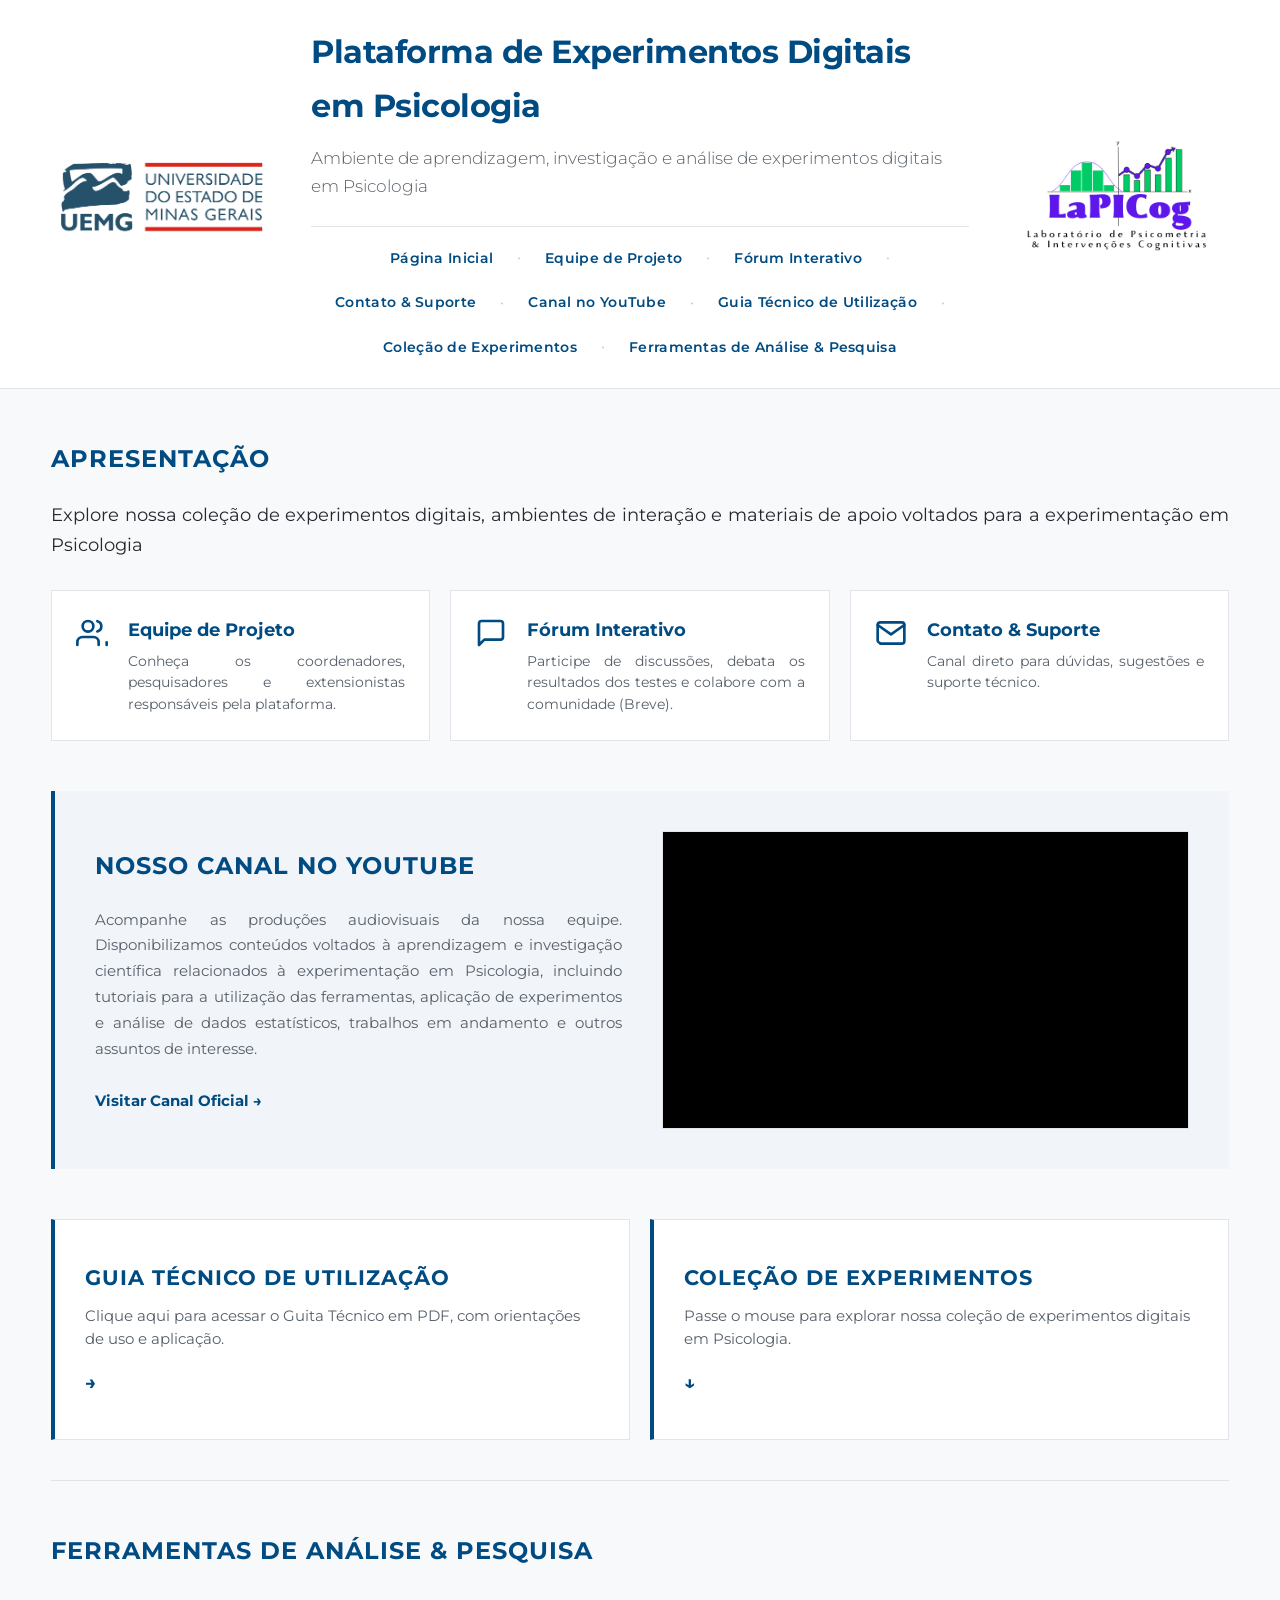
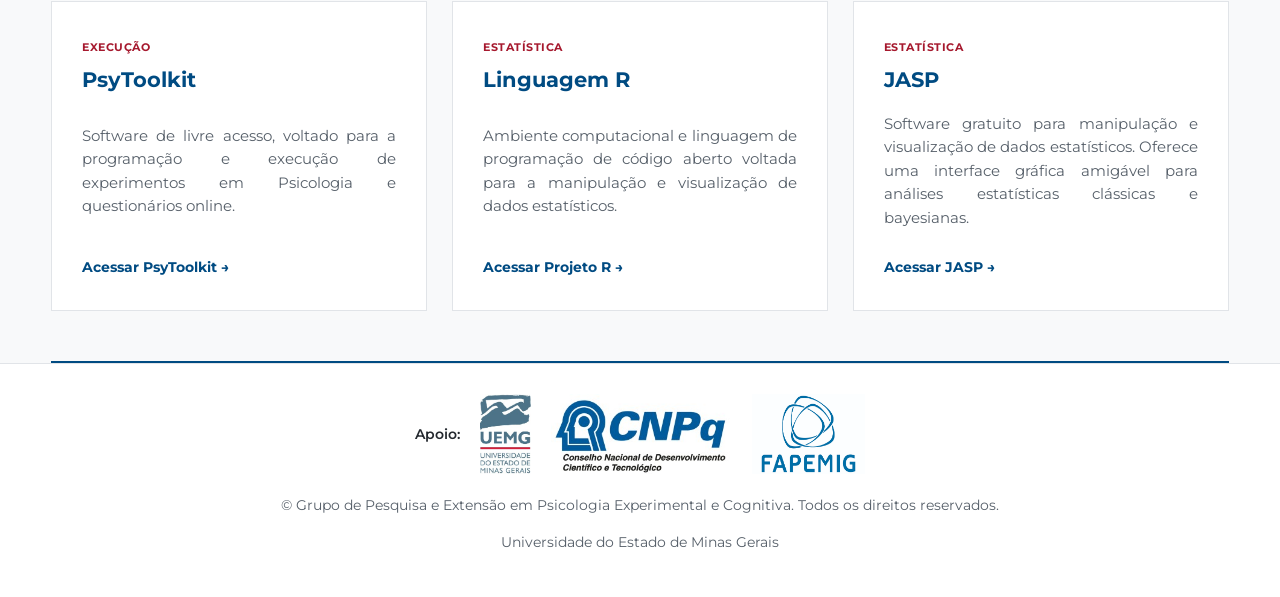
==== commit 549c3c90: "Add files via upload" ====
--- a/index.html
+++ b/index.html
@@ -21,6 +21,7 @@
                 <!-- MENU HORIZONTAL DO CABEÇALHO -->
                 <nav class="header-nav">
                     <ul>
+                        <li><a href="#" id="nav-inicio">Página Inicial</a></li>
                         <li><a href="#container-experimento" id="nav-equipe">Equipe de Projeto</a></li>
                         <li><a href="#" id="nav-forum" onclick="event.preventDefault(); alert('O Fórum Interativo está em fase de estruturação e será liberado em breve!');">Fórum Interativo</a></li>
                         <li><a href="#container-experimento" id="nav-contato">Contato & Suporte</a></li>
@@ -141,61 +142,61 @@
                     
                     <article data-experimento="labirinto">
                         <h3>Labirinto escuro</h3>
-                        <p>Investiga a navegação espacial e a formação de mapas cognitivos cegos.</p>
+                        <p>Quando o conhecimento preciso sobre a meta pode dificultar a tentativa de alcançá-la.</p>
                         <span class="badge">Resolução de Problemas</span>
                     </article>
 
                     <article data-experimento="stroop">
-                        <h3>Efeito stroop</h3>
-                        <p>Avalia a interferência cognitiva e o tempo de reação ao conflito.</p>
+                        <h3>Efeito Stroop</h3>
+                        <p>Explora a interferência cognitiva e o controle inibitório.</p>
                         <span class="badge">Funções Executivas</span>
                     </article>
 
                     <article data-experimento="brilho">
                         <h3>Limiar de detecção de brilho</h3>
-                        <p>Determina o menor nível de intensidade de luz percebido pelo participante.</p>
+                        <p>Ilustra procedimentos para estimação da intensidade mínima detectável e a respectiva curva psicométrica.</p>
                         <span class="badge">Psicofísica</span>
                     </article>
 
                     <article data-experimento="priming-semantico">
-                        <h3>Facilitação (priming) semântica</h3>
-                        <p>Mede a velocidade de processamento de palavras conceitualmente ligadas.</p>
+                        <h3>Facilitação semântica</h3>
+                        <p>Emprega uma tarefa de decisão lexical para investigar a memória associativa para palavras.</p>
                         <span class="badge">Linguagem e Memória</span>
                     </article>
 
                     <article data-experimento="percepcao-categorica">
                         <h3>Percepção categórica</h3>
-                        <p>Demonstra como o cérebro agrupa sons contínuos em categorias fonéticas.</p>
+                        <p>Investiga o efeito das categorias fonéticas sobre a percepção de sons da fala.</p>
                         <span class="badge">Percepção e Linguagem</span>
                     </article>
 
                     <article data-experimento="fonemas">
                         <h3>Detecção de fonemas</h3>
-                        <p>Avalia o tempo de resposta na identificação de sons específicos da fala.</p>
+                        <p>Explora a influência do conhecimento das palavras sobre a percepção de sons da fala.</p>
                         <span class="badge">Percepção e Linguagem</span>
                     </article>
 
                     <article data-experimento="imagens-mentais">
                         <h3>Rotação mental</h3>
-                        <p>Avalia como representações visuais mentais auxiliam na compreensão de frases.</p>
+                        <p>Estudo sobre a manipulação mental de objetos visuais que impactou o entendimento sobre as representações mentais.</p>
                         <span class="badge">Representações Mentais</span>
                     </article>
 
                     <article data-experimento="posner">
-                        <h3>Paradigma das Pistas de Posner</h3>
-                        <p>Mede a atenção visual e o processamento de pistas espaciais.</p>
+                        <h3>Paradigma das pistas de Posner</h3>
+                        <p>Investiga a orientação da atenção baseada em pistas visuais.</p>
                         <span class="badge">Atenção</span>
                     </article>
 
                     <article data-experimento="stroop-emocional">
                         <h3>Efeito stroop emocional</h3>
-                        <p>Mede a interferência de palavras com forte carga emocional na atenção.</p>
+                        <p>Explora a captura da atenção por conteúdos emocionais de palavras.</p>
                         <span class="badge">Emoção e Atenção</span>
                     </article>
 
                     <article data-experimento="dot-probe">
                         <h3>Tarefa "dot-probe"</h3>
-                        <p>Avalia o viés atencional frente a stimuli visuais ameaçadores.</p>
+                        <p>Explora a captura da atenção por estímulos com alta valência emocional.</p>
                         <span class="badge">Emoção e Atenção</span>
                     </article>
 
@@ -213,19 +214,19 @@
 
                     <article data-experimento="priming-mascara">
                         <h3>Facilitação semântica com máscara</h3>
-                        <p>Analisa o processamento semântico inconsciente com estímulo subliminar.</p>
+                        <p>Usa estímulos facilitadores subliminares para explorar o processamento lexical inconsciente.</p>
                         <span class="badge">Processamento Subliminar</span>
                     </article>
 
                     <article data-experimento="mcgurk">
                         <h3>Efeito McGurk</h3>
-                        <p>Demonstra a ilusão gerada pela interação entre a visão e a audição na fala.</p>
+                        <p>Demonstra como a visão e a audição se fundem percepção da fala.</p>
                         <span class="badge">Integração Multissensorial</span>
                     </article>
 
                     <article data-experimento="leitura-autocadenciada">
-                        <h3>Leitura auto-cadenciada</h3>
-                        <p>Mede o tempo de processamento palavra por palavra em frases complexas.</p>
+                        <h3>Sentenças em labirinto</h3>
+                        <p>Emprega uma tarefa de leitura autocadenciada para investigar o processamento sintático.</p>
                         <span class="badge">Psicolinguística e Processamento Sintático</span>
                     </article>
                 </section>
@@ -273,7 +274,6 @@
     </main>
 
     <!-- RODAPÉ INSTITUCIONAL -->
-    <!-- RODAPÉ INSTITUCIONAL -->
     <footer class="site-footer">
         <div class="container" style="padding: 0;">
             <div class="rodape-apoio">
